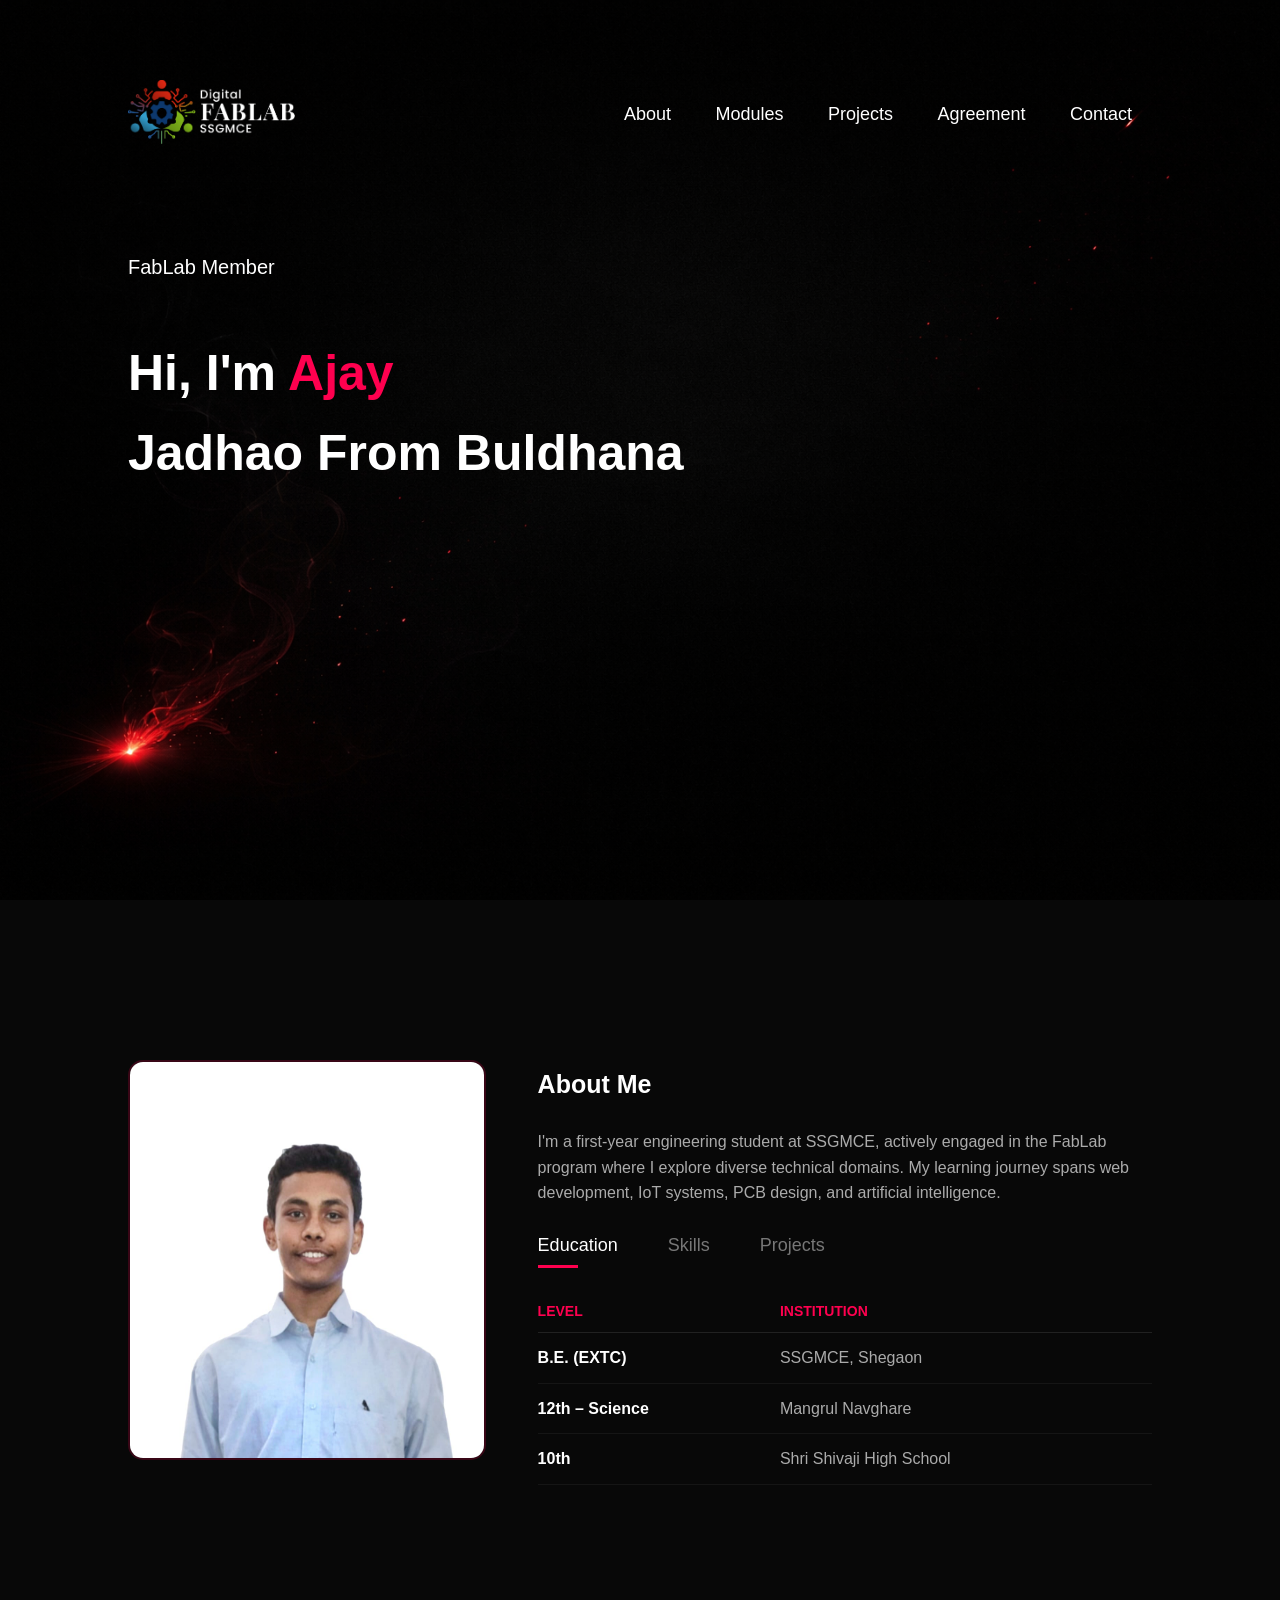
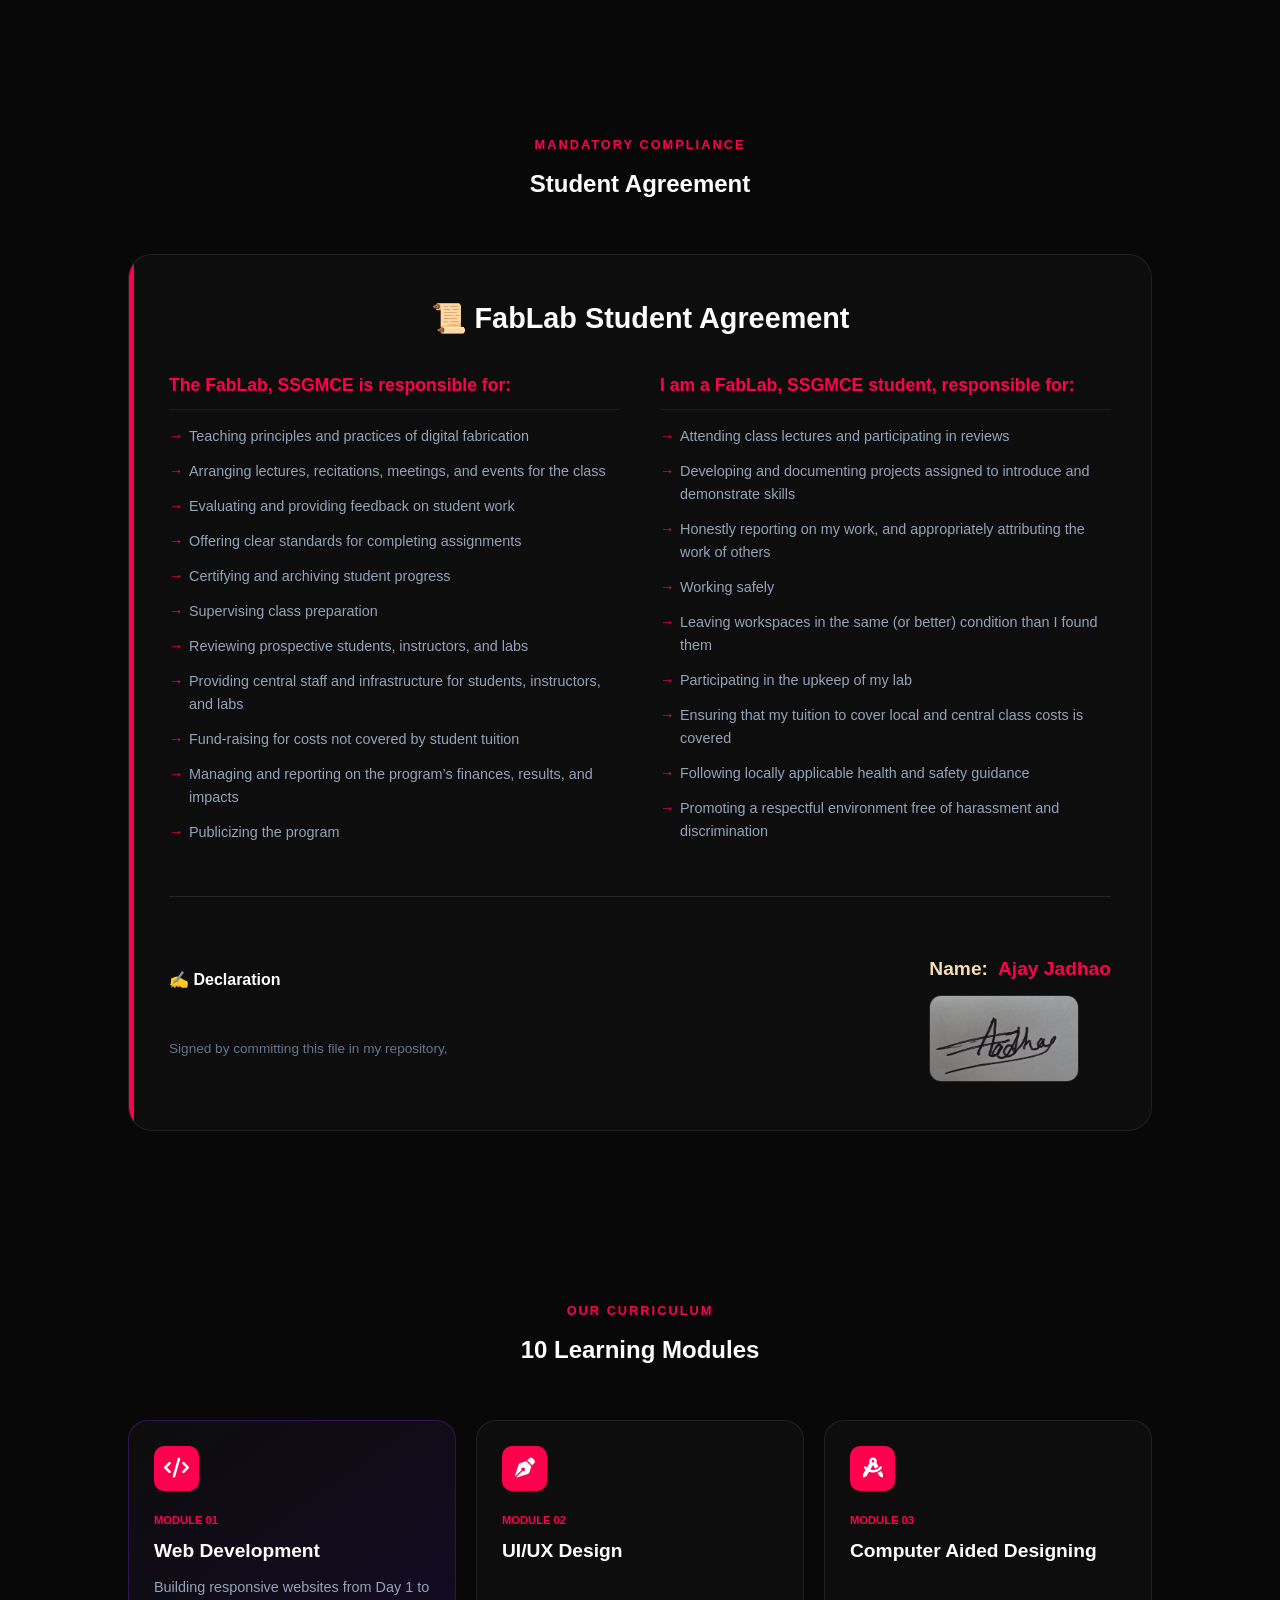
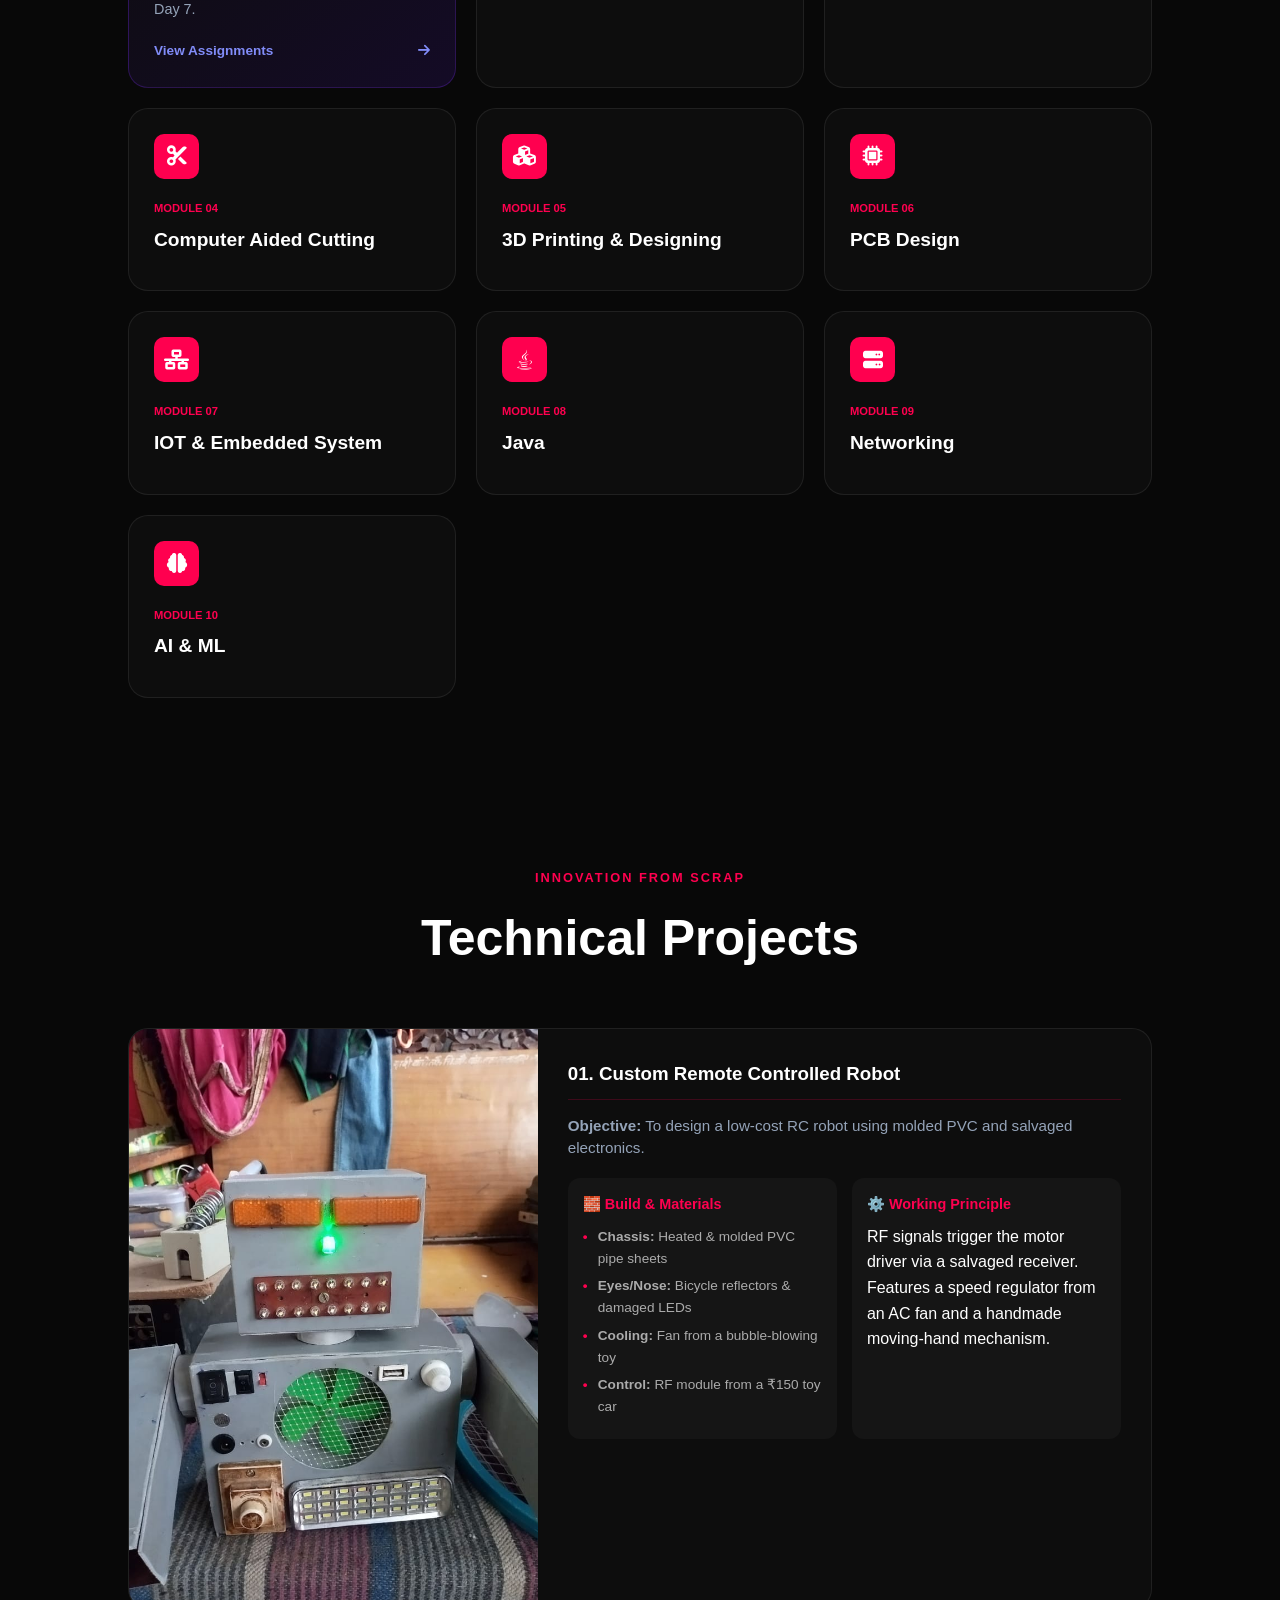
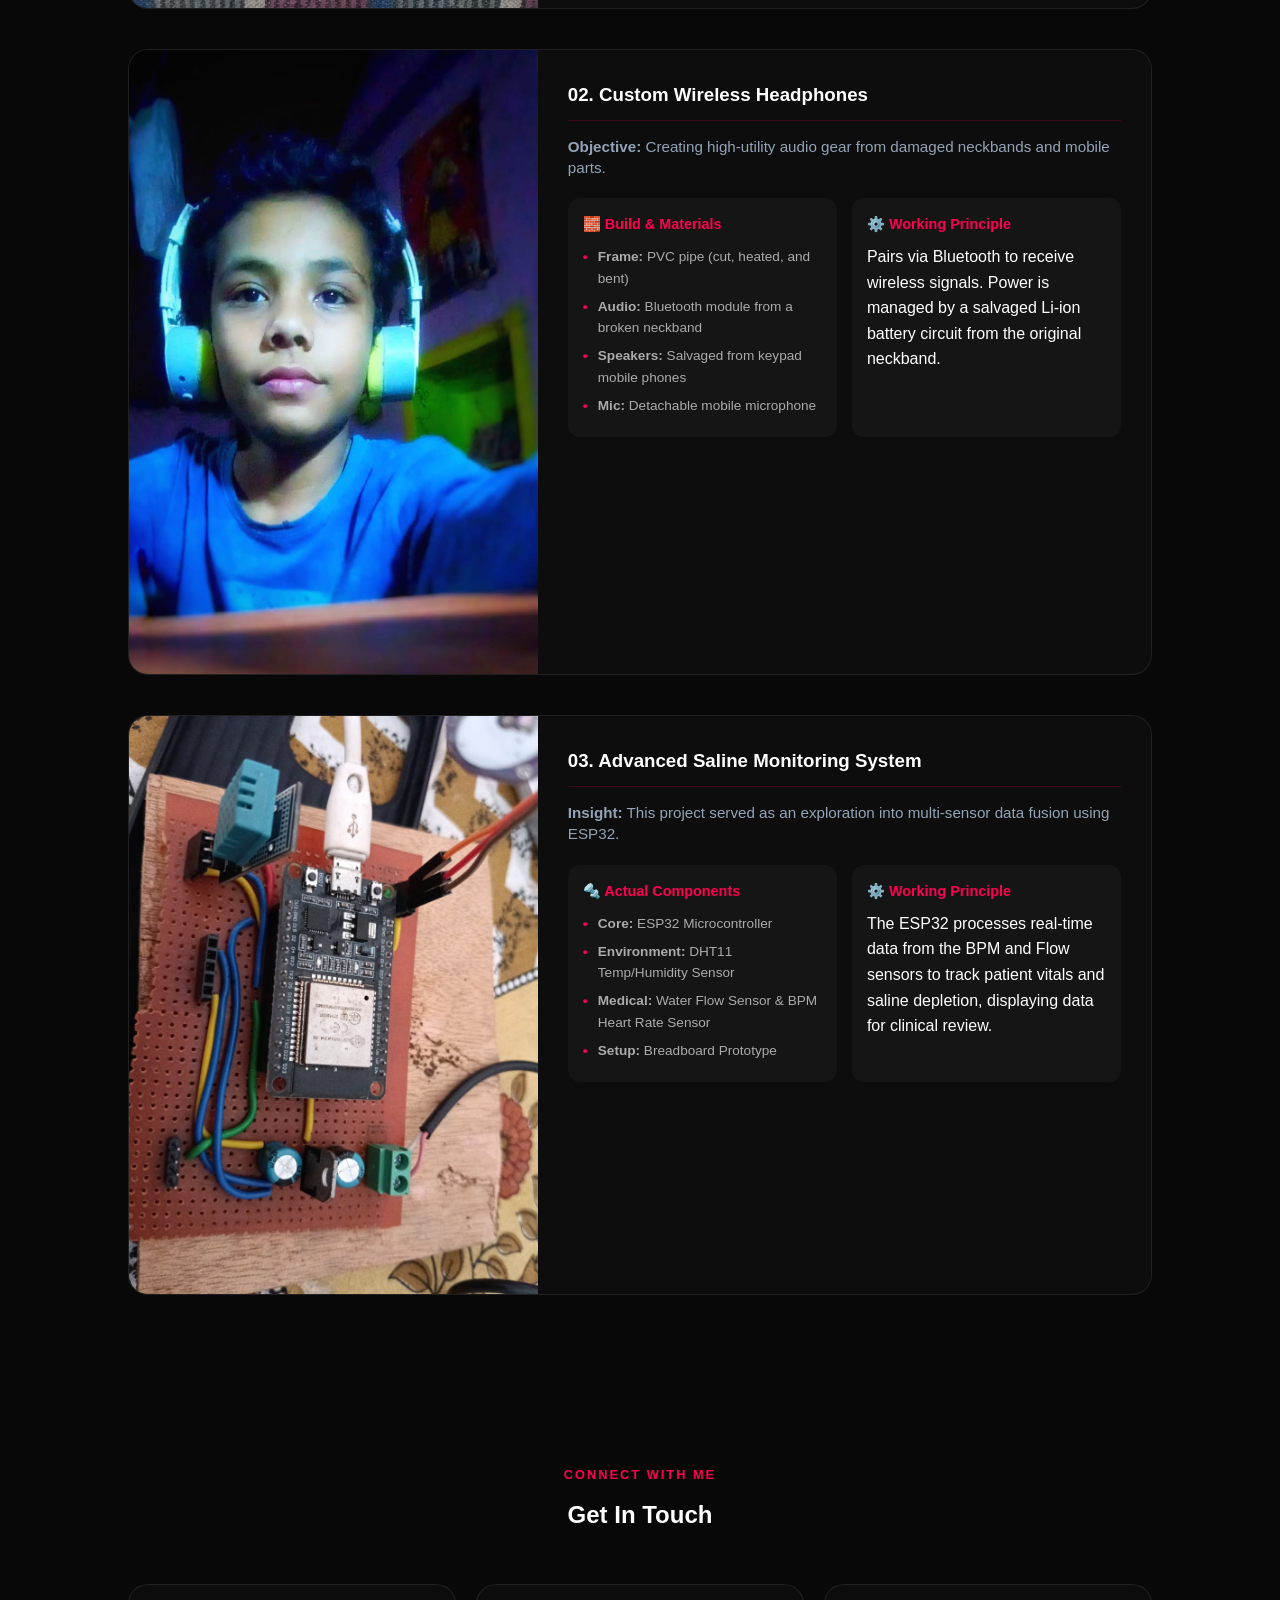
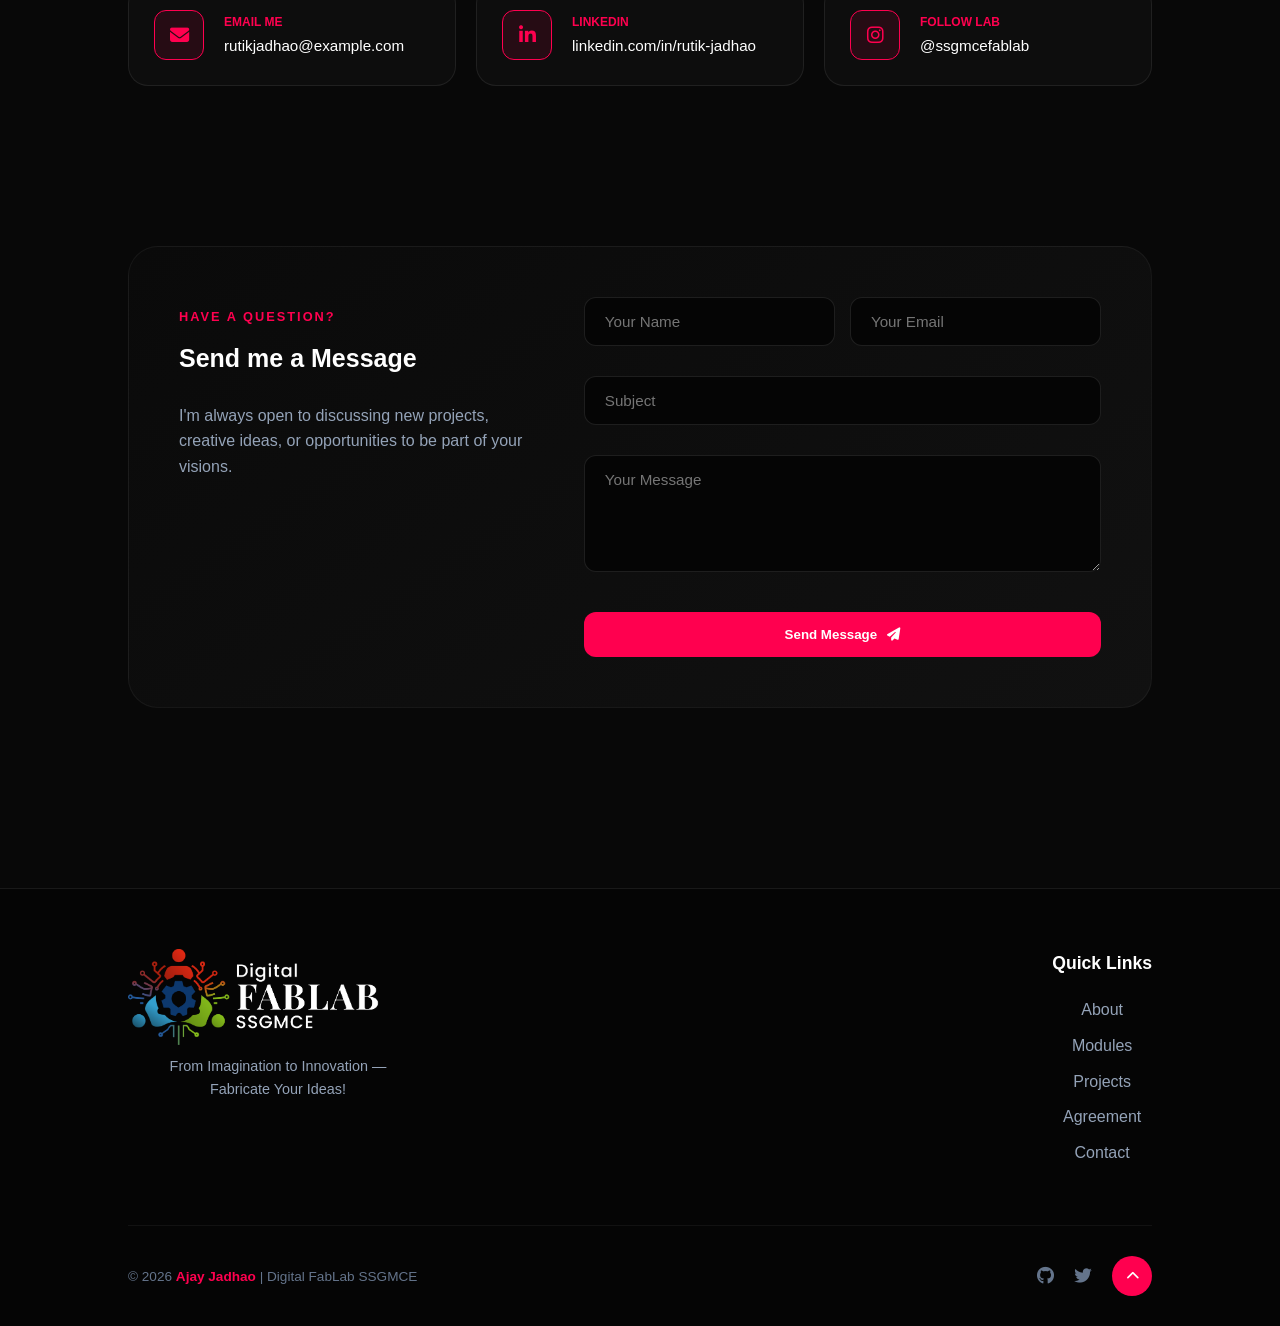
==== index.html @ 3d4aa709 "Add files via upload" ====
<!DOCTYPE html>
<html lang="en">
<head>
    <meta charset="UTF-8">
    <meta name="viewport" content="width=device-width, initial-scale=1.0">
    <title>My portfolio</title>
    <link rel="stylesheet" href="style.css">
    <link rel="stylesheet" href="https://cdnjs.cloudflare.com/ajax/libs/font-awesome/6.4.2/css/all.min.css">
    <link rel="stylesheet" href="script.js">
    <form id="portfolio-form" class="contact-form">
   </form>
    
</head>




<div id="header">
    <div class="container">
        <nav>
            <img src="images/logo.png.png" class="logo">
            <ul>
                <li><a href="#about">About</a></li>
                <li><a href="#modules">Modules</a></li>
                <li><a href="#projects">Projects</a></li>
                <li><a href="#agreement">Agreement</a></li>
                <li><a href="#contact">Contact</a></li>
            </ul>
        </nav>
        <div class="header-text">
            <p>FabLab Member</p>
            <h1>Hi, I'm <span>Ajay</span> <br> Jadhao From Buldhana</h1>
        </div>
    </div>
</div>
<!-- ---------about--------- -->
<section id="about">
    <div class="container">
        <div class="row">
            <div class="about-col-1">
                <img src="images/ajay.png.jpeg" alt="Ajay Jadhao" class="profile-img">
            </div>

            <div class="about-col-2">
                <h1 class="sub-title">About Me</h1>
                <p class="description">
                    I'm a first-year engineering student at SSGMCE, actively engaged in the FabLab program where I explore diverse technical domains. My learning journey spans web development, IoT systems, PCB design, and artificial intelligence.
                </p>

                <div class="tab-titles">
                    <p class="tab-links active-link" onclick="opentab('education')">Education</p>
                    <p class="tab-links" onclick="opentab('skills')">Skills</p>
                    <p class="tab-links" onclick="opentab('projects-builds')">Projects</p>
                </div>

                <div class="tab-contents active-tab" id="education">
                    <table class="about-table">
                        <thead>
                            <tr><th>Level</th><th>Institution</th></tr>
                        </thead>
                        <tbody>
                            <tr><td><span>B.E. (EXTC)</span></td><td>SSGMCE, Shegaon</td></tr>
                            <tr><td><span>12th – Science</span></td><td>Mangrul Navghare</td></tr>
                            <tr><td><span>10th</span></td><td>Shri Shivaji High School</td></tr>
                        </tbody>
                    </table>
                </div>

                <div class="tab-contents" id="skills">
                    <table class="about-table">
                        <thead>
                            <tr><th>Category</th><th>Skills & Tools</th></tr>
                        </thead>
                        <tbody>
                            <tr><td><span>Technical</span></td><td>HTML, CSS, JavaScript</td></tr>
                            <tr><td><span>Design</span></td><td>Figma, Canva (UI & Graphics)</td></tr>
                            <tr><td><span>Tools</span></td><td>VS Code, Arduino IDE</td></tr>
                            <tr><td><span>Core</span></td><td>Problem Solving, Hands-on Building</td></tr>
                        </tbody>
                    </table>
                </div>

                <div class="tab-contents" id="projects-builds">
                    <table class="about-table">
                        <thead>
                            <tr><th>Project</th><th>Details</th></tr>
                        </thead>
                        <tbody>
                            <tr><td><span>Saline Monitoring</span></td><td>IoT System - SSGMCE, Shegaon</td></tr>
                            <tr><td><span>RC Robot</span></td><td>Handmade PVC chassis - 100% DIY</td></tr>
                            <tr><td><span>Wireless Headphones</span></td><td>Reused components - Custom Frame</td></tr>
                            <tr><td><span>Portfolio</span></td><td>Web Dev (HTML, CSS, JS)</td></tr>
                        </tbody>
                    </table>
                </div>
            </div> </div> </div> </section>
<!-- --------agreement---------  -->
<section id="agreement" class="container">
    <div class="section-header">
        <p class="tag-text">MANDATORY COMPLIANCE</p>
        <h2>Student Agreement</h2>
    </div>

    <div class="agreement-card">
        <div class="agreement-body">
            <h3 class="agreement-title">📜 FabLab Student Agreement</h3>
            
            <div class="agreement-grid">
                <div class="agreement-column">
                    <h4>The FabLab, SSGMCE is responsible for:</h4>
                    <ul>
                        <li>Teaching principles and practices of digital fabrication</li>
                        <li>Arranging lectures, recitations, meetings, and events for the class</li>
                        <li>Evaluating and providing feedback on student work</li>
                        <li>Offering clear standards for completing assignments</li>
                        <li>Certifying and archiving student progress</li>
                        <li>Supervising class preparation</li>
                        <li>Reviewing prospective students, instructors, and labs</li>
                        <li>Providing central staff and infrastructure for students, instructors, and labs</li>
                        <li>Fund-raising for costs not covered by student tuition</li>
                        <li>Managing and reporting on the program’s finances, results, and impacts</li>
                        <li>Publicizing the program</li>
                    </ul>
                </div>

                <div class="agreement-column">
                    <h4>I am a FabLab, SSGMCE student, responsible for:</h4>
                    <ul>
                        <li>Attending class lectures and participating in reviews</li>
                        <li>Developing and documenting projects assigned to introduce and demonstrate skills</li>
                        <li>Honestly reporting on my work, and appropriately attributing the work of others</li>
                        <li>Working safely</li>
                        <li>Leaving workspaces in the same (or better) condition than I found them</li>
                        <li>Participating in the upkeep of my lab</li>
                        <li>Ensuring that my tuition to cover local and central class costs is covered</li>
                        <li>Following locally applicable health and safety guidance</li>
                        <li>Promoting a respectful environment free of harassment and discrimination</li>
                    </ul>
                </div>
            </div>

            <div class="agreement-footer">
                <div class="declaration">
                    <h4>✍️ Declaration</h4>
                    <p>Signed by committing this file in my repository,</p>
                </div>
                <div class="signature-box">
                    <p>Name:<span>Ajay Jadhao</span></p>
                    <img src="images/sign.png.jpg" class="sign">
                </div>
            </div>
        </div>
    </div>
</section>
<!-- ----------modules--------- -->
 <section id="modules" class="container">
    <div class="section-header">
        <p class="tag-text">OUR CURRICULUM</p>
        <h2>10 Learning Modules</h2>
    </div>

    <div class="modules-grid">
        <a href="web-dev-details.html" class="module-card featured">
            <div class="module-content">
                <div class="icon-box"><i class="fas fa-code"></i></div>
                <div class="module-text">
                    <span class="mod-number">Module 01</span>
                    <h3>Web Development</h3>
                    <p>Building responsive websites from Day 1 to Day 7.</p>
                </div>
            </div>
            <div class="card-footer">
                <span>View Assignments</span>
                <i class="fas fa-arrow-right"></i>
            </div>
        </a>

        <div class="module-card">
            <div class="module-content">
                <div class="icon-box"><i class="fas fa-pen-nib"></i></div>
                <div class="module-text">
                    <span class="mod-number">Module 02</span>
                    <h3>UI/UX Design</h3>
                </div>
            </div>
        </div>

        <div class="module-card">
            <div class="module-content">
                <div class="icon-box"><i class="fas fa-drafting-compass"></i></div>
                <div class="module-text">
                    <span class="mod-number">Module 03</span>
                    <h3>Computer Aided Designing</h3>
                </div>
            </div>
        </div>

        <div class="module-card">
            <div class="module-content">
                <div class="icon-box"><i class="fas fa-cut"></i></div>
                <div class="module-text">
                    <span class="mod-number">Module 04</span>
                    <h3>Computer Aided Cutting</h3>
                </div>
            </div>
        </div>

        <div class="module-card">
            <div class="module-content">
                <div class="icon-box"><i class="fas fa-cubes"></i></div>
                <div class="module-text">
                    <span class="mod-number">Module 05</span>
                    <h3>3D Printing & Designing</h3>
                </div>
            </div>
        </div>

        <div class="module-card">
            <div class="module-content">
                <div class="icon-box"><i class="fas fa-microchip"></i></div>
                <div class="module-text">
                    <span class="mod-number">Module 06</span>
                    <h3>PCB Design</h3>
                </div>
            </div>
        </div>

        <div class="module-card">
            <div class="module-content">
                <div class="icon-box"><i class="fas fa-network-wired"></i></div>
                <div class="module-text">
                    <span class="mod-number">Module 07</span>
                    <h3>IOT & Embedded System</h3>
                </div>
            </div>
        </div>

        <div class="module-card">
            <div class="module-content">
                <div class="icon-box"><i class="fab fa-java"></i></div>
                <div class="module-text">
                    <span class="mod-number">Module 08</span>
                    <h3>Java</h3>
                </div>
            </div>
        </div>

        <div class="module-card">
            <div class="module-content">
                <div class="icon-box"><i class="fas fa-server"></i></div>
                <div class="module-text">
                    <span class="mod-number">Module 09</span>
                    <h3>Networking</h3>
                </div>
            </div>
        </div>

        <div class="module-card">
            <div class="module-content">
                <div class="icon-box"><i class="fas fa-brain"></i></div>
                <div class="module-text">
                    <span class="mod-number">Module 10</span>
                    <h3>AI & ML</h3>
                </div>
            </div>
        </div>
    </div>
</section>
<!-- -----------projects------------ -->
 <section id="projects" class="container">
    <div class="section-header">
        <p class="tag-text">INNOVATION FROM SCRAP</p>
        <h2 class="headline">Technical Projects</h2>
    </div>

    <div class="projects-list">
        
        <div class="project-detail-card">
            <div class="project-img-side">
                <img src="images/project01.jpeg" alt="DIY RC Robot" onclick="openModal(this)">
                <div class="project-status">100% DIY</div>
            </div>
            <div class="project-info-side">
                <h3>01. Custom Remote Controlled Robot</h3>
                <p class="project-objective"><strong>Objective:</strong> To design a low-cost RC robot using molded PVC and salvaged electronics.</p>
                
                <div class="project-specs">
                    <div class="spec-box">
                        <h4 class="headline2"><span>🧱 Build & Materials</span></h4>
                        <ul>
                            <li><strong>Chassis:</strong> Heated & molded PVC pipe sheets</li>
                            <li><strong>Eyes/Nose:</strong> Bicycle reflectors & damaged LEDs</li>
                            <li><strong>Cooling:</strong> Fan from a bubble-blowing toy</li>
                            <li><strong>Control:</strong> RF module from a ₹150 toy car</li>
                        </ul>
                    </div>
                    <div class="spec-box">
                        <h4>⚙️ Working Principle</h4>
                        <p>RF signals trigger the motor driver via a salvaged receiver. Features a speed regulator from an AC fan and a handmade moving-hand mechanism.</p>
                    </div>
                </div>
            </div>
        </div>

        <div class="project-detail-card">
            <div class="project-img-side">
                <img src="images/project02.jpeg" alt="Wireless Headphones" onclick="openModal(this)">
                <div class="project-status">Recycled</div>
            </div>
            <div class="project-info-side">
                <h3>02. Custom Wireless Headphones</h3>
                <p class="project-objective"><strong>Objective:</strong> Creating high-utility audio gear from damaged neckbands and mobile parts.</p>
                
                <div class="project-specs">
                    <div class="spec-box">
                        <h4>🧱 Build & Materials</h4>
                        <ul>
                            <li><strong>Frame:</strong> PVC pipe (cut, heated, and bent)</li>
                            <li><strong>Audio:</strong> Bluetooth module from a broken neckband</li>
                            <li><strong>Speakers:</strong> Salvaged from keypad mobile phones</li>
                            <li><strong>Mic:</strong> Detachable mobile microphone</li>
                        </ul>
                    </div>
                    <div class="spec-box">
                        <h4>⚙️ Working Principle</h4>
                        <p>Pairs via Bluetooth to receive wireless signals. Power is managed by a salvaged Li-ion battery circuit from the original neckband.</p>
                    </div>
                </div>
            </div>
        </div>

        <div class="project-detail-card">
            <div class="project-img-side">
                <img src="images/project03.jpeg" alt="Saline System" onclick="openModal(this)">
                <div class="project-status">Exploratory</div>
            </div>
            <div class="project-info-side">
                <h3>03. Advanced Saline Monitoring System</h3>
                <p class="project-objective"><strong>Insight:</strong> This project served as an exploration into multi-sensor data fusion using ESP32.</p>
                
                <div class="project-specs">
                    <div class="spec-box">
                        <h4>🔩 Actual Components</h4>
                        <ul>
                            <li><strong>Core:</strong> ESP32 Microcontroller</li>
                            <li><strong>Environment:</strong> DHT11 Temp/Humidity Sensor</li>
                            <li><strong>Medical:</strong> Water Flow Sensor & BPM Heart Rate Sensor</li>
                            <li><strong>Setup:</strong> Breadboard Prototype</li>
                        </ul>
                    </div>
                    <div class="spec-box">
                        <h4>⚙️ Working Principle</h4>
                        <p>The ESP32 processes real-time data from the BPM and Flow sensors to track patient vitals and saline depletion, displaying data for clinical review.</p>
                    </div>
                </div>
            </div>
        </div>

    </div>
</section>
<!-- ---------contacts--------- -->
<section id="contact" class="container">
    <div class="section-header">
        <p class="tag-text">CONNECT WITH ME</p>
        <h2>Get In Touch</h2>
    </div>

    <div class="contact-grid">
        <a href="mailto:rutikjadhao@example.com" class="contact-card">
            <div class="contact-icon">
                <i class="fas fa-envelope"></i>
            </div>
            <div class="contact-info">
                <span>Email Me</span>
                <p>rutikjadhao@example.com</p>
            </div>
        </a>

        <a href="https://linkedin.com/in/rutik-jadhao" target="_blank" class="contact-card">
            <div class="contact-icon">
                <i class="fab fa-linkedin-in"></i>
            </div>
            <div class="contact-info">
                <span>LinkedIn</span>
                <p>linkedin.com/in/rutik-jadhao</p>
            </div>
        </a>

        <a href="https://instagram.com/ssgmcefablab" target="_blank" class="contact-card">
            <div class="contact-icon">
                <i class="fab fa-instagram"></i>
            </div>
            <div class="contact-info">
                <span>Follow Lab</span>
                <p>@ssgmcefablab</p>
            </div>
        </a>
    </div>
</section>
<section id="message-me" class="container">
    <div class="message-wrapper">
        <div class="message-text">
            <p class="tag-text">HAVE A QUESTION?</p>
            <h2 class="sub-title">Send me a Message</h2>
            <p style="color: #94a3b8; margin-top: 10px;">
                I'm always open to discussing new projects, creative ideas, or opportunities to be part of your visions.
            </p>
        </div>

 <form id="portfolio-form" class="contact-form">
    <div class="input-group">
        <input type="text" name="Name" placeholder="Your Name" required>
        <input type="email" name="Email" placeholder="Your Email" required>
    </div>
    <input type="text" name="Subject" placeholder="Subject">
    <textarea name="Message" rows="5" placeholder="Your Message" required></textarea>
    
    <button type="submit" class="send-btn" id="submit-btn">
        Send Message <i class="fas fa-paper-plane"></i>
    </button>
</form>
    </div>
</section>


<footer class="main-footer">
    <div class="footer-top">
        <div class="footer-brand">
            <img src="images/logo.png.png" alt="FabLab Logo" class="footer-logo">
            <p class="footerlogotitle">From Imagination to Innovation — Fabricate Your Ideas!</p>
        </div>
        <div class="footer-nav">
            <h4>Quick Links</h4>
            <ul>
                <li><a href="#about">About</a></li>
                <li><a href="#modules">Modules</a></li>
                <li><a href="#projects">Projects</a></li>
                <li><a href="#agreement">Agreement</a></li>
                <li><a href="#contact">Contact</a></li>
            </ul>
        </div>
    </div>
    
    <div class="footer-bottom">
        <p>&copy; 2026 <span>Ajay Jadhao</span> | Digital FabLab SSGMCE</p>
        <div class="footer-socials">
            <a href="#"><i class="fab fa-github"></i></a>
            <a href="#"><i class="fab fa-twitter"></i></a>
            <button onclick="window.scrollTo(0,0)" class="scroll-top">
                <i class="fas fa-chevron-up"></i>
            </button>
        </div>
    </div>
</footer>


<script>
lucide.createIcons();
const scriptURL = 'https://script.google.com/macros/s/AKfycbzZsYu5cRPJ5Fv5NQInDlhk_sx3_Ug12ZGAMmS9vQlrSEWXu_9Qpma8ffISuQ2BltKdDA/exec';
const form = document.getElementById('portfolio-form');
const btn = document.getElementById('submit-btn');

form.addEventListener('submit', e => {
  // THIS IS THE MOST IMPORTANT LINE - it stops the page from refreshing/jumping
  e.preventDefault(); 
  
  btn.disabled = true;
  btn.innerHTML = "Sending...";

  fetch(scriptURL, { method: 'POST', body: new FormData(form)})
    .then(response => {
        btn.innerHTML = "Message Sent! ✓";
        btn.style.backgroundColor = "#28a745"; // Success Green
        form.reset(); // Clears your message box
        
        setTimeout(() => {
            btn.innerHTML = 'Send Message <i class="fas fa-paper-plane"></i>';
            btn.style.backgroundColor = "#ff004f"; // Back to pink
            btn.disabled = false;
        }, 3000);
    })
    .catch(error => {
        console.error('Error!', error.message);
        btn.innerHTML = "Try Again";
        btn.disabled = false;
    });
});
</script>
<script>
    function opentab(tabname) {
    var tablinks = document.getElementsByClassName("tab-links");
    var tabcontents = document.getElementsByClassName("tab-contents");

    // Remove active class from all buttons
    for (tablink of tablinks) {
        tablink.classList.remove("active-link");
    }
    // Hide all tab content
    for (tabcontent of tabcontents) {
        tabcontent.classList.remove("active-tab");
    }

    // Add active class to clicked button and show relevant tab
    event.currentTarget.classList.add("active-link");
    document.getElementById(tabname).classList.add("active-tab");
}
</script>
<body>
    
</body>
</html>
---- style.css ----
*{
    margin: 0;
    padding: 0;
    font-family: 'Poppins',sans-serif;
    box-sizing: border-box;
}
body{
    background: #080808;
    color: #fff;
}
#header{
    width: 100%;
    height: 100vh;
    background-image: url(images/bg.png);
    background-size: cover;
    background-position: center;
}
.container{
    padding: 10px 10%; ;    
}

nav{
    display: flex;
    align-items: center;
    justify-content: space-between;
    flex-wrap: wrap;
}
.logo{
    width: 200px;
}

nav ul li{
    display: inline-block;
    list-style: none;
    margin: 10px 20px;

}
nav ul li a{
    color: #fff;
    text-decoration: none;
    font-size: 18px;
    position: relative;
}
nav ul li a::after{
    content: '';
    width: 0;
    height: 3px;
    background: #ff004f;
    position: absolute;
    left: 0;
    bottom: -6px;
    transition: 0.5s;
}
nav ul li a:hover::after{
    width: 100%;
}
.header-text{
    margin-top: 10%;
    font-size: 20px;
}
.header-text h1{
    margin-top: 50px;
    font-size: 50px;
}
.header-text h1 span{
    color: #ff004f;
}
/* ----------about---------------- */

#about {
    padding: 80px 0;
    color: #ababab;
    transition: smooth 0.3s;
}

.row {
    display: flex;
    justify-content: space-between;
    flex-wrap: wrap;
    align-items: flex-start;
}

.about-col-1 {
    flex-basis: 35%;
}

.about-col-1 img {
    width: 100%;
    border-radius: 15px;
    border: 2px solid rgba(255, 0, 79, 0.2);
    height: 400px;
    transition: smooth 0.3s;
}

.about-col-2 {
    flex-basis: 60%;
}

.sub-title {
    font-size: 80px;
    font-weight: 600;
    color: #fff;
    margin-bottom: 15px;
}

.description {
    margin-bottom: 25px;
    line-height: 1.6;
}

/* Tab Navigation Buttons */
.tab-titles {
    display: flex;
    margin: 20px 0 30px;
}

.tab-links {
    margin-right: 50px;
    font-size: 18px;
    font-weight: 500;
    cursor: pointer;
    position: relative;
    color: #777;
    transition: 0.3s;
}

.tab-links:hover {
    color: #ff004f;
    text-decoration: none; 
   }

.tab-links::after {
    content: '';
    width: 0;
    height: 3px;
    background: #ff004f;
    position: absolute;
    left: 0;
    bottom: -8px;
    transition: 0.5s;
}

.tab-links.active-link {
    color: #fff;
}

.tab-links.active-link::after {
    width: 50%;
}

/* Table Styling */
.about-table {
    width: 100%;
    border-collapse: collapse;
    margin-top: 10px;
}

.about-table th {
    text-align: left;
    color: #ff004f;
    padding: 10px 0;
    font-size: 14px;
    text-transform: uppercase;
    border-bottom: 1px solid rgba(255, 255, 255, 0.1);
}

.about-table td {
    padding: 12px 0;
    border-bottom: 1px solid rgba(255, 255, 255, 0.05);
}

.about-table td span {
    color: #fff;
    font-weight: 600;
}

/* Hide inactive tabs */
.tab-contents {
    display: none;
}

.tab-contents.active-tab {
    display: block;
    animation: fadeIn 0.4s ease-in;
}

@keyframes fadeIn {
    from { opacity: 0; transform: translateY(5px); }
    to { opacity: 1; transform: translateY(0); }
}

/* ----------module----------------  */
.img1{
    size-adjust:100%;
    mask-size: cover;
   
}
.screenshot-container {
    margin: 20px 0;
    border-radius: 12px;
    overflow: hidden;
    border: 1px solid rgba(255, 255, 255, 0.1);
    background: #111;
    transition: 0.3s;
}

.assignment-ss {
    width: 100%;
    display: block;
    cursor: zoom-in;
    transition: transform 0.5s ease;
}

.screenshot-container:hover {
    border-color: #ff004f;
    box-shadow: 0 0 20px rgba(255, 0, 79, 0.1);
}

.screenshot-container:hover .assignment-ss {
    transform: scale(1.02);
}
.timeline {
    display: flex;
    flex-direction: column;
    gap: 40px;
    margin-top: 50px;
}

.day-card {
    background: #0d0d0d;
    border: 1px solid rgba(255, 255, 255, 0.08);
    border-radius: 20px;
    padding: 40px;
    transition: 0.3s;
}

.day-num {
    color: #ff004f;
    font-weight: 800;
    font-size: 0.9rem;
    display: block;
    margin-bottom: 5px;
}

.day-desc {
    color: #94a3b8;
    margin: 15px 0;
}

.ss-box {
    width: 100%;
    height: auto;
    min-height: 200px;
    background: #151515;
    border: 2px dashed #333;
    border-radius: 12px;
    margin: 20px 0;
    overflow: hidden;
    position: relative;
    cursor: pointer;
}

.ss-box img {
    width: 100%;
    display: block;
}

.ss-overlay {
    position: absolute;
    top: 0; left: 0; width: 100%; height: 100%;
    background: rgba(255, 0, 79, 0.2);
    display: flex;
    align-items: center;
    justify-content: center;
    opacity: 0;
    transition: 0.3s;
}

.ss-box:hover .ss-overlay { opacity: 1; }

.topics {
    display: flex;
    flex-wrap: wrap;
    gap: 10px;
}

.topic-tag {
    background: rgba(255, 0, 79, 0.1);
    color: #ff004f;
    padding: 5px 12px;
    border-radius: 6px;
    font-size: 0.75rem;
    font-family: monospace;
    border: 1px solid rgba(255, 0, 79, 0.2);
}

.ss-caption {
    background: #0d0d0d;
    padding: 10px;
    font-size: 0.8rem;
    color: #94a3b8;
    text-align: center;
    border-top: 1px solid rgba(255, 255, 255, 0.05);
}

.btn-code {
    display: inline-flex;
    align-items: center;
    gap: 8px;
    color: #ff004f;
    text-decoration: none;
    font-size: 0.9rem;
    font-weight: 600;
}
.container {
    padding: 80px 10%;
    max-width: 1300px;
    margin: 0 auto;
}

.section-header {
    text-align: center;
    margin-bottom: 50px;
}

.tag-text {
        color: #ababab;
        font-size: 60px;
        margin-top: -58px;
}
.sub-text{
    color: #94a3b8;
    font-size: 18px;
    margin-top: 10px;
}

/* Modules Grid */
.modules-grid {
    display: grid;
    grid-template-columns: repeat(auto-fill, minmax(280px, 1fr));
    gap: 20px;
}

/* Base Card Style */
.module-card {
    background: #0d0d0d;
    border: 1px solid rgba(255, 255, 255, 0.08);
    border-radius: 20px;
    padding: 25px;
    text-decoration: none;
    color: white;
    display: flex;
    flex-direction: column;
    justify-content: space-between;
    transition: all 0.4s cubic-bezier(0.175, 0.885, 0.32, 1.275);
}

/* Hover Effects */
.module-card:hover {
    background: #121212;
    border-color: #f5276891;
    transform: translateY(-8px);
    box-shadow: 0 10px 30px rgba(109, 40, 217, 0.15);
}

/* Featured Module (Web Dev) */
.module-card.featured {
    border: 1px solid rgba(109, 40, 217, 0.3);
    background: linear-gradient(145deg, #0d0d0d, #140b26);
}

.icon-box {
    width: 45px;
    height: 45px;
    background: #f5276891;
    border-radius: 12px;
    display: flex;
    align-items: center;
    justify-content: center;
    margin-bottom: 20px;
}

.mod-number {
    font-size: 0.7rem;
    color: #ff004f;
    font-weight: 800;
    text-transform: uppercase;
    font-family: poppins, sans-serif;
}

.module-text h3 {
    margin: 5px 0 10px 0;
    font-size: 1.2rem;
}

.module-text p {
    color: #94a3b8;
    font-size: 0.9rem;
    line-height: 1.5;
}

/* Card Footer for Links */
.card-footer {
    margin-top: 20px;
    display: flex;
    justify-content: space-between;
    align-items: center;
    font-size: 0.85rem;
    font-weight: 600;
    color: #818cf8;
}
/* --- AGREEMENT SECTION STYLES --- */
.agreement-card {
    background: #0d0d0d;
    border: 1px solid rgba(255, 255, 255, 0.08);
    border-radius: 24px;
    padding: 40px;
    position: relative;
    overflow: hidden;
}

/* Pink left-border accent */
.agreement-card::before {
    content: '';
    position: absolute;
    left: 0;
    top: 0;
    width: 5px;
    height: 100%;
    background: #ff004f;
}

.agreement-title {
    font-size: 1.8rem;
    margin-bottom: 30px;
    text-align: center;
    color: white;
}

.agreement-grid {
    display: grid;
    grid-template-columns: 1fr 1fr;
    gap: 40px;
}

.agreement-column h4 {
    color: #ff004f;
    margin-bottom: 15px;
    font-size: 1.1rem;
    border-bottom: 1px solid rgba(255, 0, 79, 0.2);
    padding-bottom: 10px;
}

.agreement-column ul {
    list-style: none;
    padding: 0;
}

.agreement-column li {
    color: #94a3b8;
    font-size: 0.9rem;
    margin-bottom: 12px;
    padding-left: 20px;
    position: relative;
}

/* Custom Bullet Points */
.agreement-column li::before {
    content: "→";
    position: absolute;
    left: 0;
    color: #ff004f;
    font-weight: bold;
}

.agreement-footer {
    margin-top: 40px;
    padding-top: 30px;
    border-top: 1px solid rgba(255, 255, 255, 0.1);
    display: flex;
    justify-content: space-between;
    align-items: flex-end;
}

.declaration h4 {
    margin-bottom: 5px;
    padding: 40px 0;
}

.declaration p {
    color: #64748b;
    font-size: 0.85rem;
    padding-bottom: 30px;
}


.signature-box p {
    font-size: 1.2rem;
    font-weight: 600;
    text-decoration: none;
    color: wheat;
}

.signature-box span {
    color: #ff004f;
    
    padding-bottom: 2px;
    margin-left: 10px;
    text-decoration: none;
}
.sign{
    width: 150px;
    margin-top: 10px;
    border: 1px solid rgba(255, 255, 255, 0.1);
    border-radius: 12px;
}

/* Responsive for Mobile */
@media (max-width: 768px) {
    .agreement-grid {
        grid-template-columns: 1fr;
    }
    .agreement-footer {
        flex-direction: column;
        align-items: flex-start;
        gap: 20px;
    }
}
/* ---------projects---------------- */
/* Project Specific Tweaks */
.project-objective {
    font-size: 0.95rem;
    color: #94a3b8;
    margin-bottom: 20px;
    line-height: 1.4;
}
.headline{
    font-size: 50px;
}

.spec-box ul {
    list-style: none;
    padding: 0;
    margin-top: 10px;
}

.spec-box li {
    font-size: 0.85rem;
    color: #ababab;
    margin-bottom: 6px;
    padding-left: 15px;
    position: relative;
}

.spec-box li::before {
    content: "•";
    color: #ff004f;
    position: absolute;
    left: 0;
    font-weight: bold;
}

.project-detail-card h3 {
    border-bottom: 1px solid rgba(255, 0, 79, 0.2);
    padding-bottom: 10px;
    margin-bottom: 15px;
}
/* --- GLOBAL STYLES --- */
* {
    margin: 0;
    padding: 0;
    box-sizing: border-box;
    font-family: 'Poppins', sans-serif;
}

html {
    scroll-behavior: smooth;
}

body {
    background: #080808;
    color: #fff;
    line-height: 1.6;
}

.container {
    padding: 80px 10%;
    max-width: 1300px;
    margin: 0 auto;
}

/* --- COLOR VARIABLES --- */
:root {
    --accent: #ff004f;
    --text-dim: #94a3b8;
    --card-bg: #0d0d0d;
}


/* --- MODULES GRID --- */
.section-header { text-align: center; margin-bottom: 50px; }
.tag-text { color: var(--accent); font-weight: 700; letter-spacing: 2px; font-size: 0.8rem; margin-bottom: 10px; text-transform: uppercase; }

.modules-grid {
    display: grid;
    grid-template-columns: repeat(auto-fill, minmax(280px, 1fr));
    gap: 20px;
}

.module-card {
    background: var(--card-bg);
    border: 1px solid rgba(255, 255, 255, 0.08);
    border-radius: 20px;
    padding: 25px;
    text-decoration: none;
    transition: 0.3s;
}

.module-card:hover { border-color: var(--accent); transform: translateY(-5px); }

.icon-box {
    width: 45px; height: 45px;
    background: var(--accent);
    border-radius: 10px;
    display: flex; align-items: center; justify-content: center;
    margin-bottom: 15px;
}

.icon-box i { color: #fff; font-size: 20px; }

/* --- PROJECT CARDS --- */
.projects-list { display: flex; flex-direction: column; gap: 40px; }
.project-detail-card {
    display: grid;
    grid-template-columns: 1fr 1.5fr;
    background: var(--card-bg);
    border-radius: 20px;
    border: 1px solid rgba(255, 255, 255, 0.08);
    overflow: hidden;
}

.project-img-side img { width: 100%; height: 100%; object-fit: cover; }
.project-info-side { padding: 30px; }
.project-specs { display: grid; grid-template-columns: 1fr 1fr; gap: 15px; margin-top: 20px; }
.spec-box { background: rgba(255,255,255,0.03); padding: 15px; border-radius: 12px; }
.spec-box h4 { color: var(--accent); margin-bottom: 8px; font-size: 0.9rem; }
.spec-box ul { list-style: none; font-size: 0.85rem; color: #ababab; }
.spec-box li::before { content: "• "; color: var(--accent); }

/* --- CONTACT & FOOTER --- */
.contact-form input, .contact-form textarea {
    width: 100%; background: #111; border: 1px solid #333; padding: 15px; color: #fff; border-radius: 10px; margin-bottom: 15px; outline: none;
}
.contact-form input:focus { border-color: var(--accent); }
.send-btn { background: var(--accent); color: #fff; padding: 14px 40px; border-radius: 10px; cursor: pointer; border: none; font-weight: 600; }

.main-footer { padding: 40px 10%; background: #050505; text-align: center; border-top: 1px solid #222; }
.footer-bottom span { color: var(--accent); font-weight: 600; }

/* --- RESPONSIVE --- */
@media (max-width: 768px) {
    .project-detail-card, .project-specs { grid-template-columns: 1fr; }
    .header-text h1 { font-size: 40px; }
}

/* --- CONTACT SECTION --- */
.contact-grid {
    display: grid;
    grid-template-columns: repeat(auto-fit, minmax(280px, 1fr));
    gap: 20px;
    margin-top: 40px;
}

.contact-card {
    background: #0d0d0d;
    border: 1px solid rgba(255, 255, 255, 0.08);
    padding: 25px;
    border-radius: 20px;
    display: flex;
    align-items: center;
    gap: 20px;
    text-decoration: none;
    transition: 0.3s ease;
}

.contact-card:hover {
    border-color: #ff004f;
    background: #140106;
    transform: translateY(-5px);
}

.contact-icon {
    width: 50px;
    height: 50px;
    background: rgba(255, 0, 79, 0.1);
    border: 1px solid #ff004f;
    border-radius: 12px;
    display: flex;
    align-items: center;
    justify-content: center;
}

.contact-icon i {
    color: #ff004f;
    font-size: 1.2rem;
}

.contact-info span {
    display: block;
    font-size: 0.75rem;
    color: #ff004f;
    font-weight: 700;
    text-transform: uppercase;
}

.contact-info p {
    color: white;
    font-size: 0.95rem;
    margin-top: 2px;
}

/* --- MESSAGE SECTION STYLES --- */
.message-wrapper {
    display: grid;
    grid-template-columns: 1fr 1.5fr;
    gap: 60px;
    background: linear-gradient(145deg, #0a0a0a 0%, #111 100%);
    padding: 50px;
    border-radius: 30px;
    border: 1px solid rgba(255, 255, 255, 0.05);
}
.tag-text{
    margin-top: 10px;
}
.sub-title{
    margin-top: 4px;
    margin-bottom: 25px;
    font-size: 25px;
}

.contact-form {
    display: flex;
    flex-direction: column;
    gap: 15px;
}

.input-group {
    display: grid;
    grid-template-columns: 1fr 1fr;
    gap: 15px;
}

.contact-form input, 
.contact-form textarea {
    background: #050505;
    border: 1px solid rgba(255, 255, 255, 0.1);
    padding: 15px 20px;
    border-radius: 12px;
    color: white;
    font-size: 0.95rem;
    outline: none;
    transition: 0.3s;
}

/* The #ff004f Focus Glow */
.contact-form input:focus, 
.contact-form textarea:focus {
    border-color: #ff004f;
    box-shadow: 0 0 15px rgba(255, 0, 79, 0.1);
}

.send-btn {
    background: #ff004f;
    color: white;
    border: none;
    padding: 15px;
    border-radius: 12px;
    font-weight: 700;
    cursor: pointer;
    display: flex;
    align-items: center;
    justify-content: center;
    gap: 10px;
    transition: 0.3s;
    margin-top: 10px;
}

.send-btn:hover {
    background: #d60042;
    transform: translateY(-3px);
    box-shadow: 0 10px 20px rgba(255, 0, 79, 0.2);
}

/* Mobile Responsiveness */
@media (max-width: 992px) {
    .message-wrapper {
        grid-template-columns: 1fr;
        padding: 30px;
    }
    .input-group {
        grid-template-columns: 1fr;
    }
}

/* --- FOOTER SECTION --- */
.main-footer {
    background: #050505;
    border-top: 1px solid rgba(255, 255, 255, 0.08);
    padding: 60px 10% 30px;
    margin-top: 100px;
}

.footer-top {
    display: flex;
    justify-content: space-between;
    flex-wrap: wrap;
    gap: 40px;
    margin-bottom: 50px;
}

.footer-brand p {
    color: #94a3b8;
    max-width: 300px;
    margin-top: 15px;
    font-size: 0.9rem;
}

.footer-nav h4 {
    color: white;
    margin-bottom: 20px;
    font-size: 1.1rem;
}

.footer-nav ul { list-style: none; }
.footer-nav li { margin-bottom: 10px; }
.footer-nav a {
    color: #94a3b8;
    text-decoration: none;
    transition: 0.3s;
}
.footer-nav a:hover { color: #ff004f; }

.footer-bottom {
    display: flex;
    justify-content: space-between;
    align-items: center;
    border-top: 1px solid rgba(255, 255, 255, 0.05);
    padding-top: 30px;
    color: #64748b;
    font-size: 0.85rem;
}

.footer-bottom span { color: #ff004f; font-weight: 600; }

.footer-socials {
    display: flex;
    align-items: center;
    gap: 20px;
}

.footer-socials a { color: #64748b; font-size: 1.1rem; transition: 0.3s; }
.footer-socials a:hover { color: #ff004f; }

.scroll-top {
    background: #ff004f;
    border: none;
    width: 40px;
    height: 40px;
    border-radius: 50%;
    color: white;
    cursor: pointer;
    transition: 0.3s;
}

.scroll-top:hover { transform: translateY(-5px); box-shadow: 0 5px 15px rgba(255, 0, 79, 0.3); }

@media (max-width: 768px) {
    .footer-top, .footer-bottom { flex-direction: column; text-align: center; }
    .footer-brand { display: flex; flex-direction: column; align-items: center; }
}
.footer-logo{
    width: 300px;
    margin-bottom: -50px;
}
.footerlogotitle{
    padding: 30px;
}
/* --- MOBILE RESPONSIVE FIXES --- */
@media (max-width: 600px) {
    /* Reduce Header height for mobile */
    #header {
        height: 70vh; 
        background-position: right;
    }

    /* Adjust Navigation: Stack or smaller font */
    nav {
        flex-direction: column;
        align-items: flex-start;
    }

    .logo {
        width: 100px; /* Smaller logo on mobile */
        margin-bottom: 15px;
    }

    nav ul {
        display: flex;
        flex-wrap: wrap; /* Allows links to flow better */
        gap: 10px;
        margin-left: 0;
    }

    nav ul li {
        margin: 5px 10px 5px 0; /* Less spacing between links */
    }

    nav ul li a {
        font-size: 14px; /* Smaller text for links */
    }

    /* Shrink the Big Heading */
    .header-text {
        margin-top: 20%;
        font-size: 16px;
    }

    .header-text h1 {
        font-size: 32px; /* Much smaller so it fits the screen */
        margin-top: 10px;
    }

    /* Fix the "About Me" Layout for mobile */
    .row {
        flex-direction: column;
    }

    .about-col-1, .about-col-2 {
        flex-basis: 100%;
    }

    .about-col-1 {
        margin-bottom: 30px;
    }

    .sub-title {
        font-size: 28px;
    }

    .tab-links {
        margin-right: 20px;
        font-size: 14px;
    }
}
@media (max-width: 600px) {
    /* Force the table to stop acting like a table */
    .about-table, 
    .about-table thead, 
    .about-table tbody, 
    .about-table th, 
    .about-table td, 
    .about-table tr { 
        display: block; 
        width: 100%;
    }

    /* Hide the table headers (Project/Details) to save space */
    .about-table thead tr { 
        position: absolute;
        top: -9999px;
        left: -9999px;
    }

    .about-table tr {
        margin-bottom: 15px;
        border-bottom: 1px solid rgba(255, 255, 255, 0.1);
        padding-bottom: 10px;
    }

    .about-table td { 
        border: none;
        padding: 5px 0;
        position: relative;
    }

    /* Make the Project Title (the bold part) stand out */
    .about-table td span {
        font-size: 18px;
        color: #ff004f; /* Matches your pink theme */
    }

    /* Adjust the Details text */
    .about-table td:nth-of-type(2) {
        color: #fff;
        font-size: 14px;
        padding-left: 0;
    }
}
@media (max-width: 600px) {
    /* Target the container of the image */
    .about-col-1 {
        display: flex;
        justify-content: center; /* Centers the image */
        margin-bottom: 20px;
        margin-left: 30px;
    }

    /* Target the image itself */
    .about-col-1 img {
        width: 70%; /* Reduces width from 100% to 70% */
        max-width: 250px; /* Ensures it never gets too big */
        height: auto;
        border-radius: 50%; /* Optional: Makes it circular for a cleaner look */
        border: 3px solid #ff004f; /* Adds a nice pink border */
    }

    /* Adjust the heading below the photo */
    .sub-title {
        text-align: center; /* Centers "About Me" text */
        font-size: 24px;
    }
}
@media (max-width: 600px) {
    /* 1. Center the "About Me" heading */
    .sub-title {
        text-align: center;
        margin-top: 20px;
    }

    /* 2. Center the "I'm a first-year..." description */
    .description, .about-col-2 p {
        text-align: center;
        padding: 0 10px; /* Adds a little space on the sides */
    }

    /* 3. Center the Education / Skills / Projects buttons */
    .tab-titles {
        justify-content: center; /* This is the magic line for centering the links */
        gap: 15px; /* Adds even spacing between buttons */
    }

    .tab-links {
        margin-right: 0; /* Removes the old desktop side-margin */
        font-size: 15px;
    }
}
@media (max-width: 600px) {
    /* 1. Add breathing room to the whole project section */
    .projects-list {
        gap: 30px;
        padding: 0 10px;
    }

    /* 2. Fix the project card layout */
    .project-detail-card {
        grid-template-columns: 1fr; /* Force image and info to stack */
        border-radius: 15px;
    }

    .project-info-side {
        padding: 20px; /* Give text some room from the edges */
    }

    /* 3. Center the titles and objectives */
    .project-info-side h3, 
    .project-objective {
        text-align: center;
        font-size: 18px;
    }

    /* 4. THE MOST IMPORTANT PART: Stack the spec boxes */
    .project-specs {
        display: flex;
        flex-direction: column; /* Stacks Build & Logic boxes vertically */
        gap: 15px;
    }

    .spec-box {
        padding: 15px;
        width: 100%; /* Ensures they take full width */
    }

    .spec-box h4 {
        font-size: 16px;
        text-align: center;
    }

    /* 5. Clean up the bullet points */
    .spec-box ul li {
        font-size: 13px;
        line-height: 1.6;
        margin-bottom: 8px;
    }
}
@media (max-width: 600px) {
    /* 1. Ensure the container allows absolute positioning */
    .project-img-side {
        position: relative; /* This is the anchor */
        width: 100%;
        display: block;
    }

    /* 2. Position the status badge exactly in the corner */
    .project-status {
        position: absolute;
        top: 10px;      /* Distance from the top of the image */
        left: 10px;     /* Distance from the left of the image */
        background: #ff004f; /* Ensure the pink background is visible */
        color: #fff;
        padding: 4px 10px;
        font-size: 12px;
        font-weight: bold;
        border-radius: 4px;
        z-index: 10;    /* Make sure it stays on top of the photo */
        margin: 0;      /* Remove any accidental margins */
    }

    /* 3. Ensure the Title doesn't overlap or get pushed */
    .project-info-side h3 {
        margin-top: 15px;
        text-align: center;
        clear: both;
    }
}
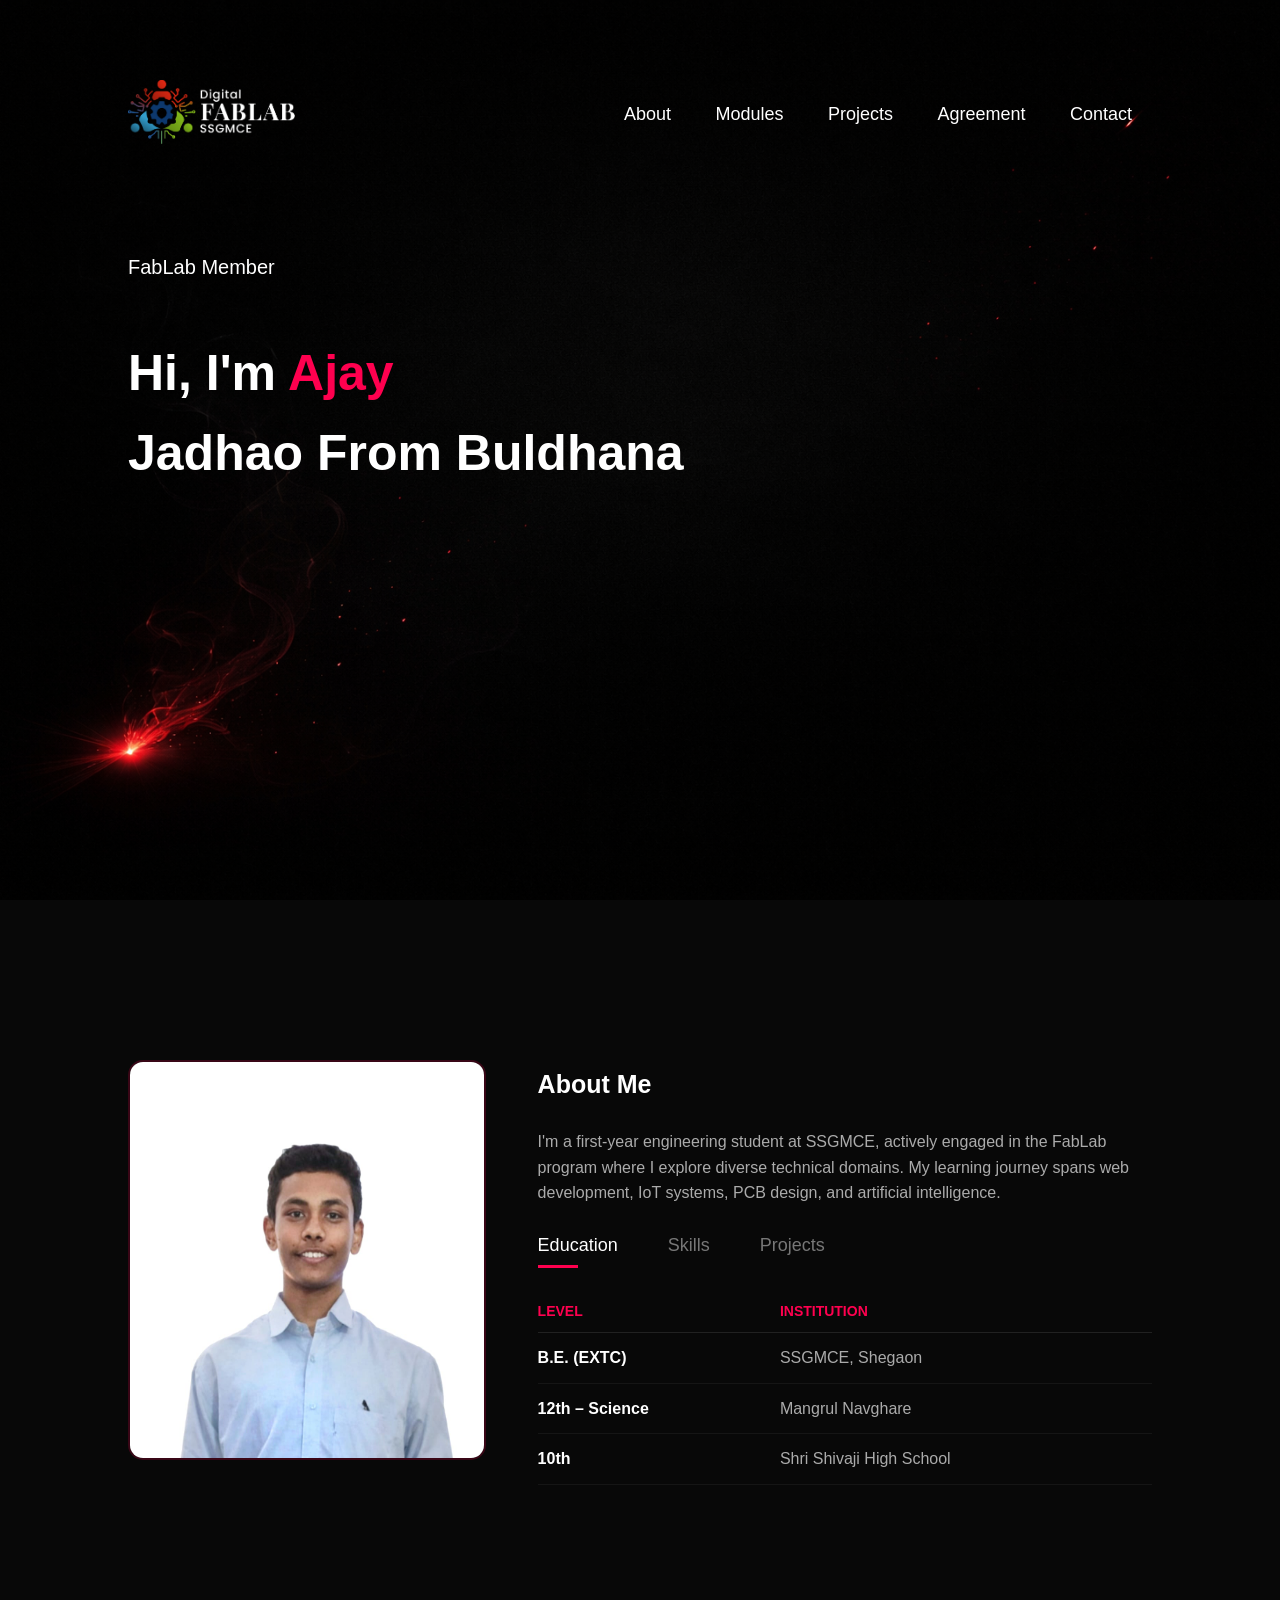
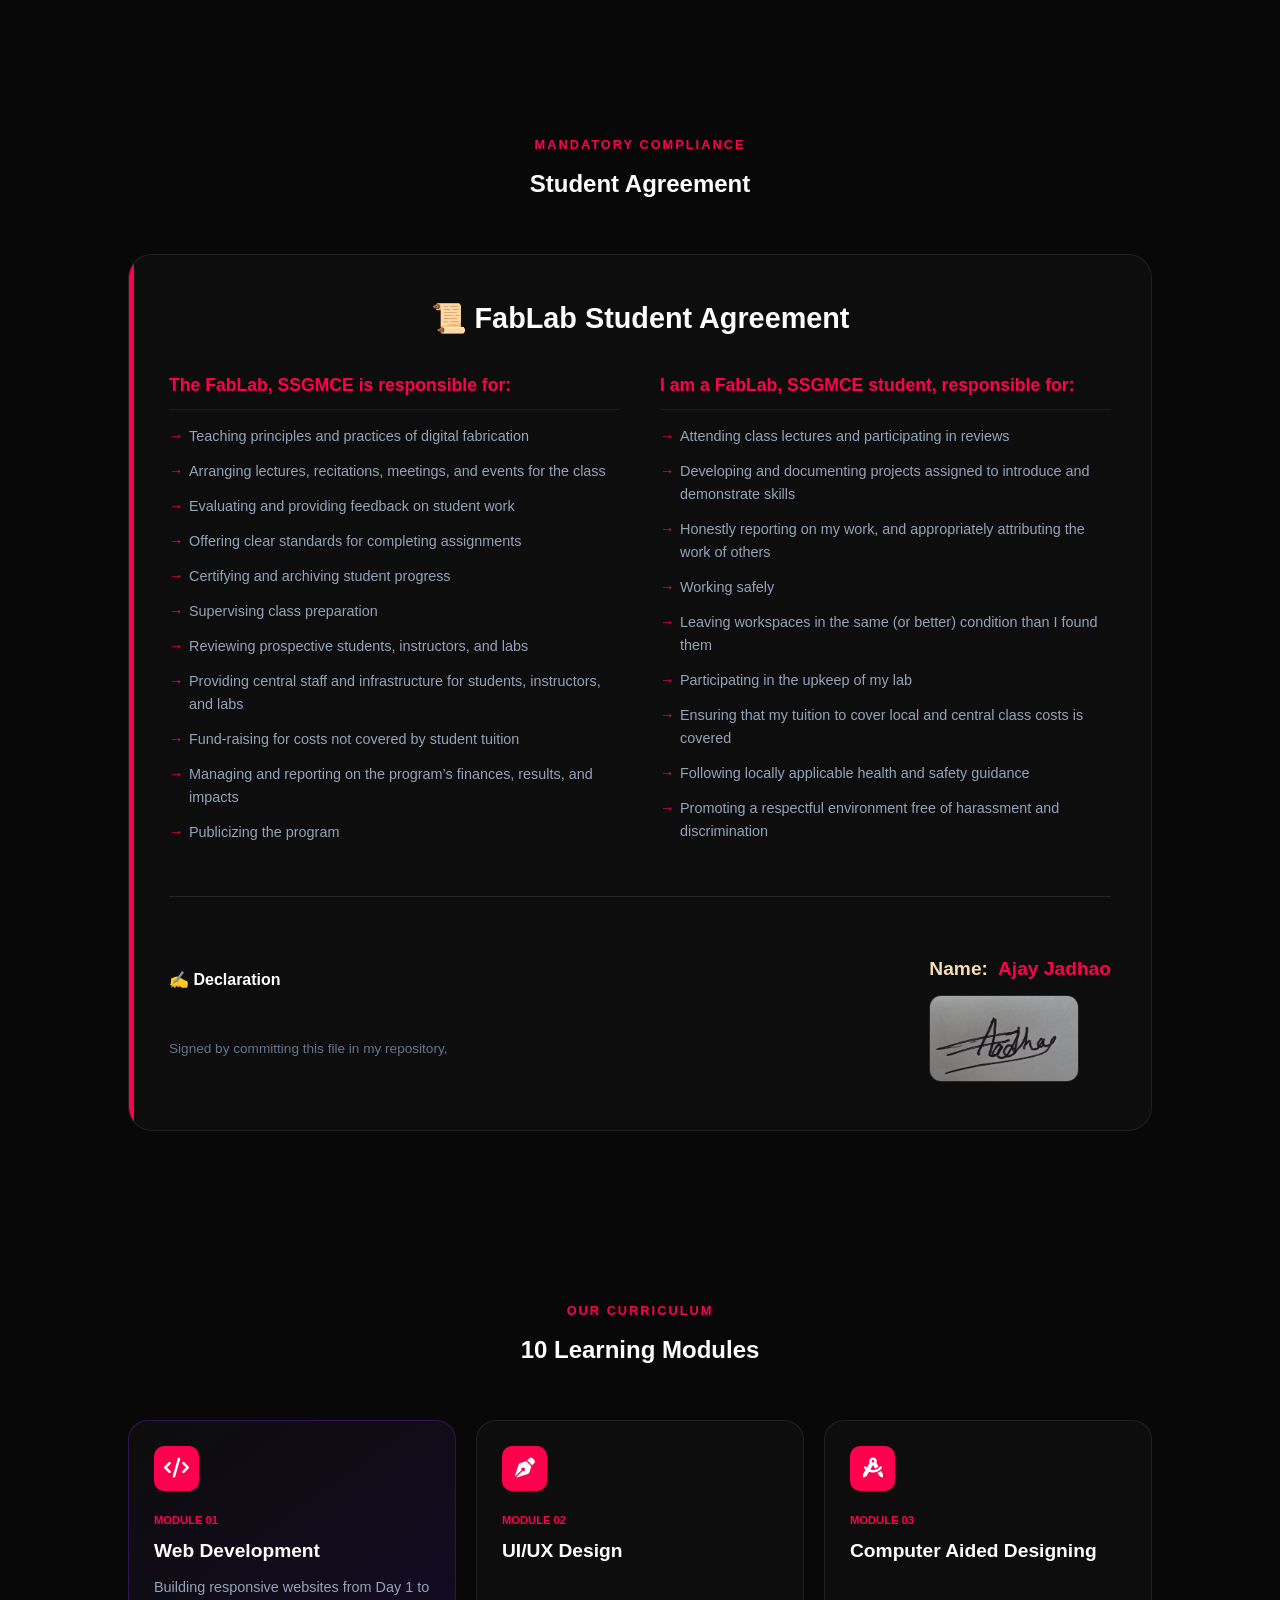
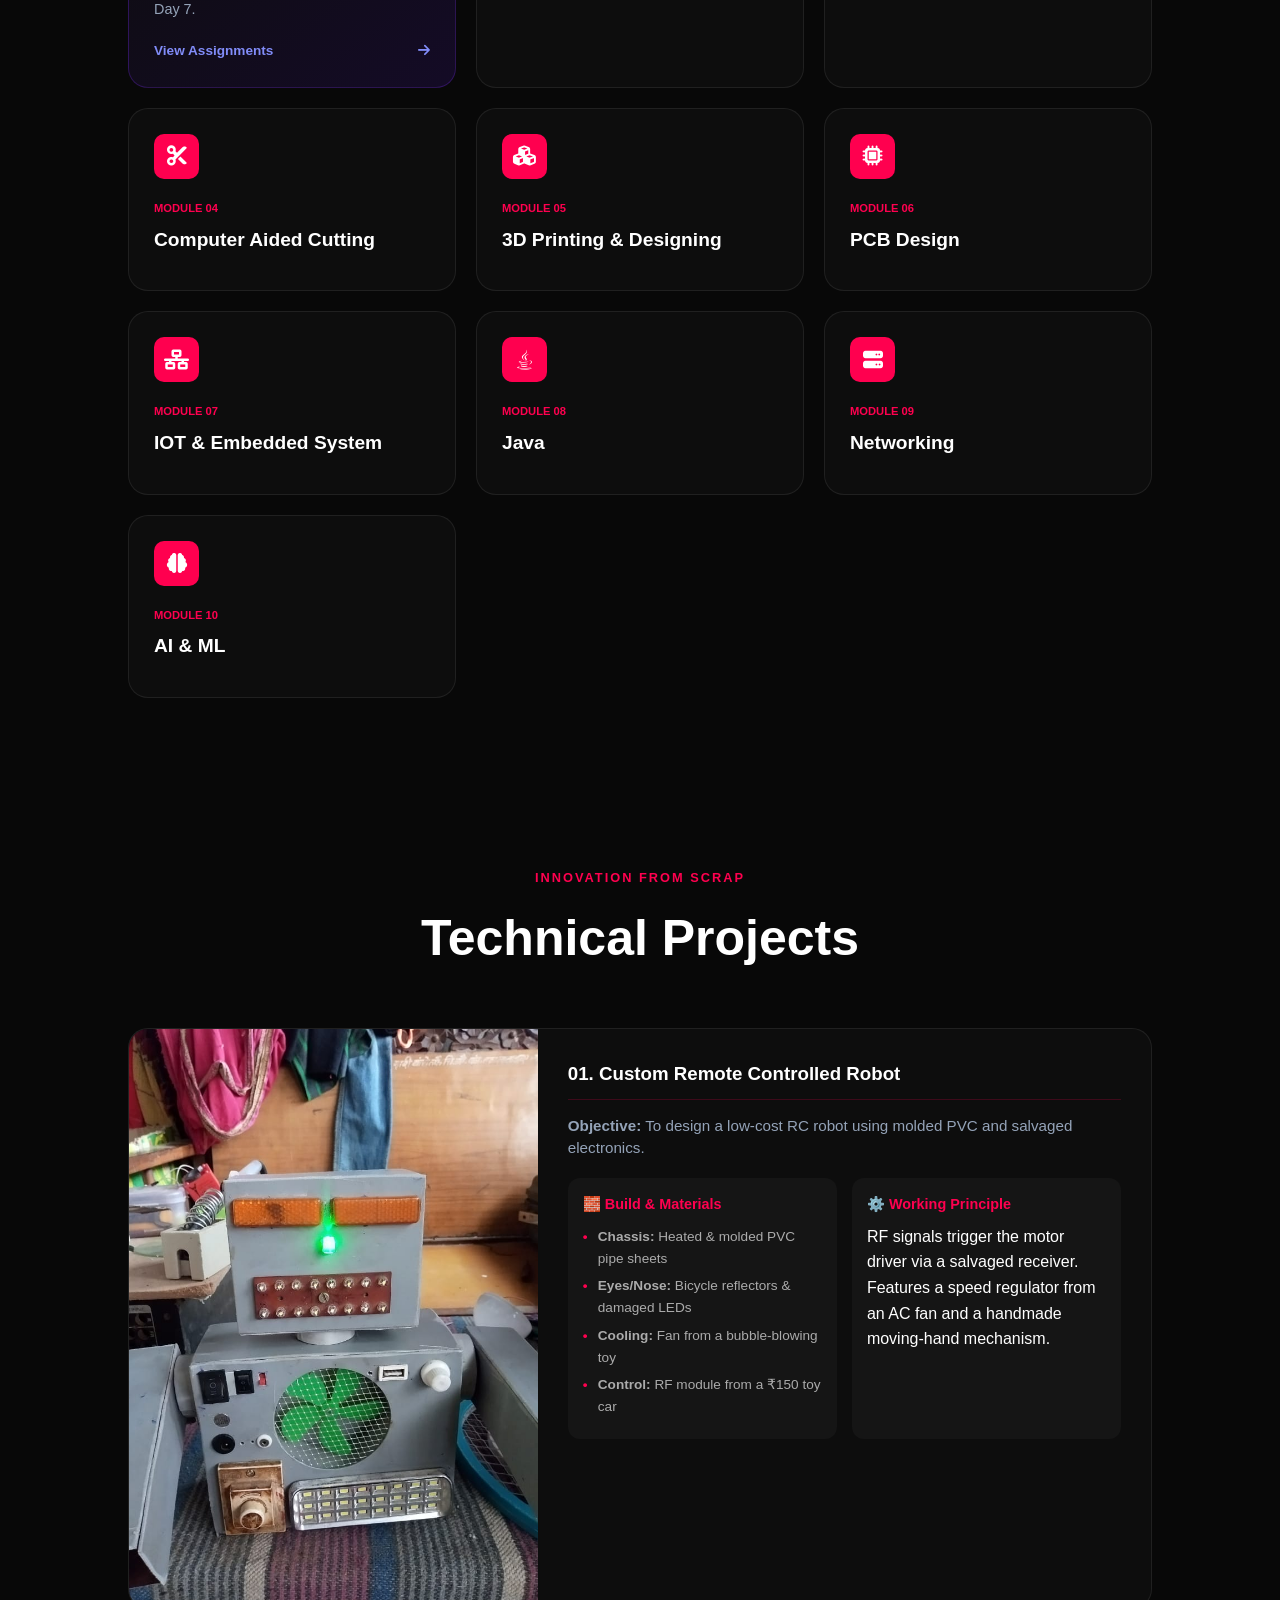
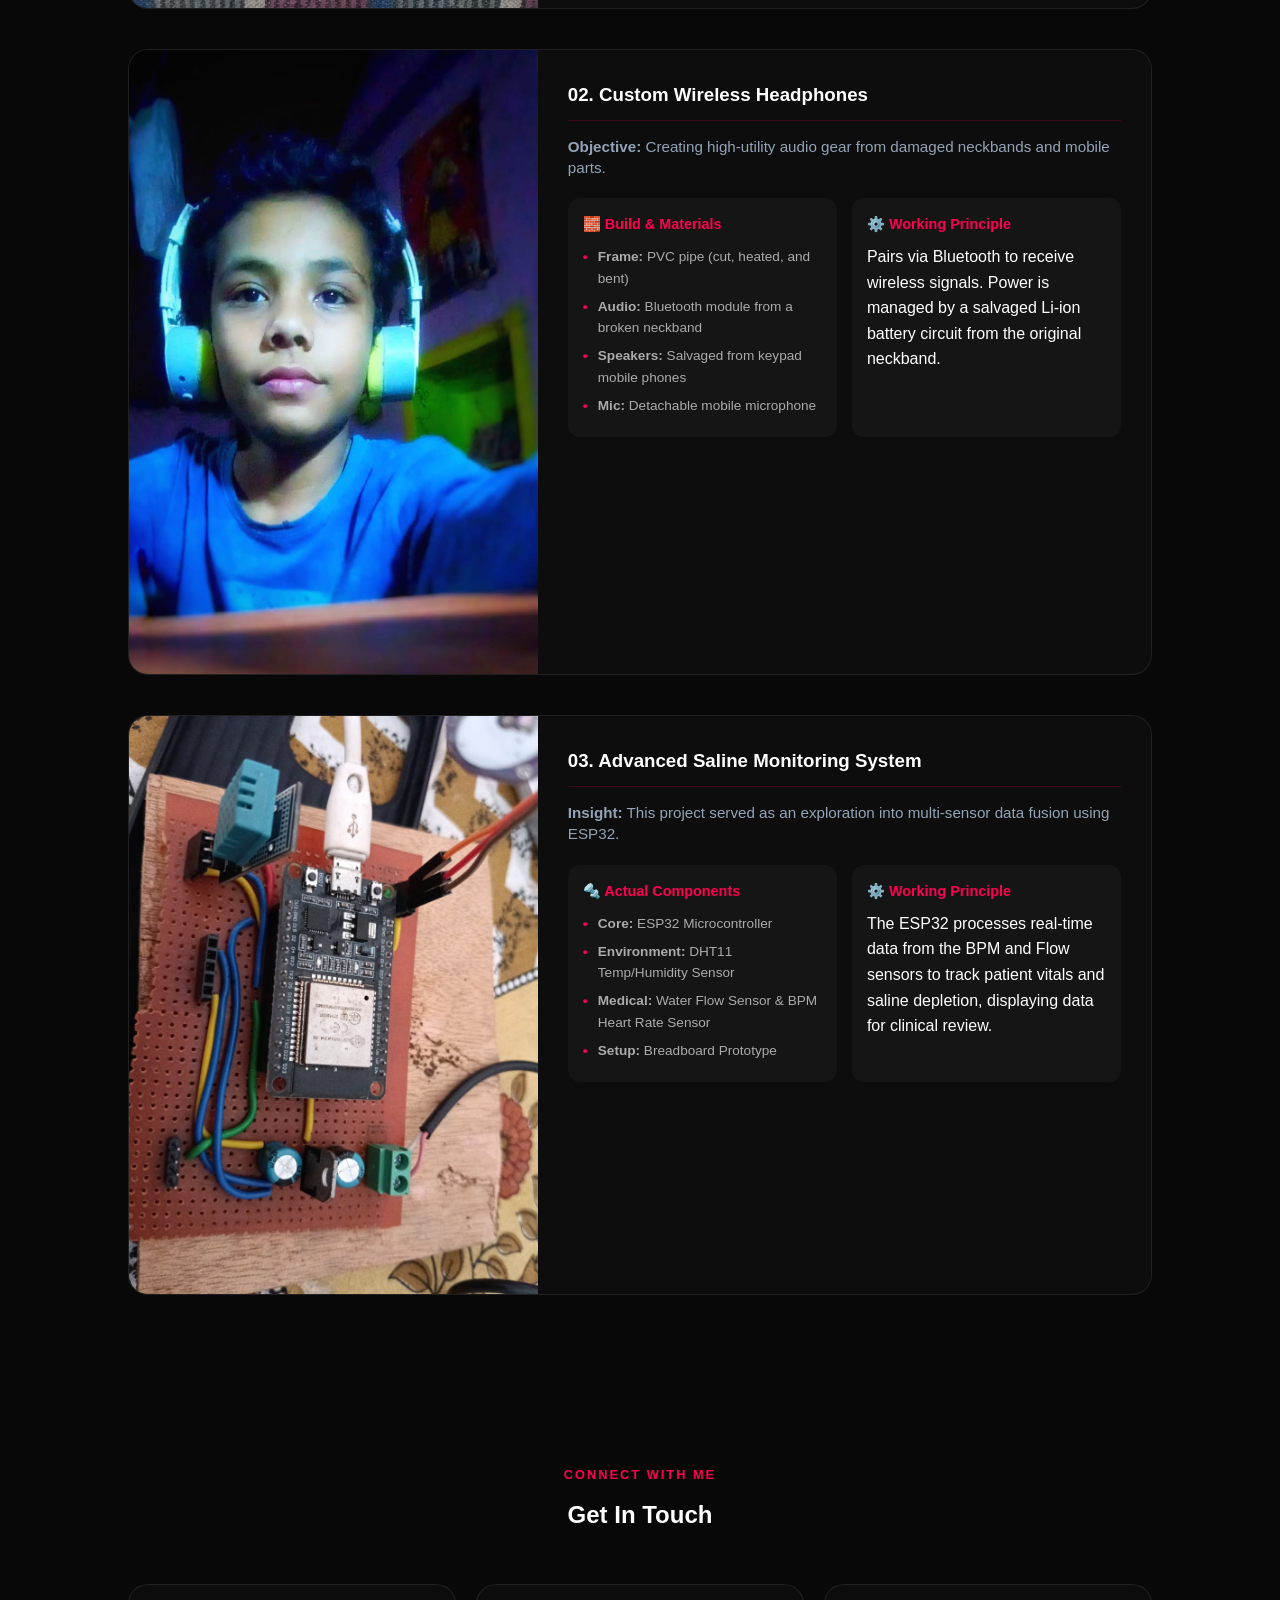
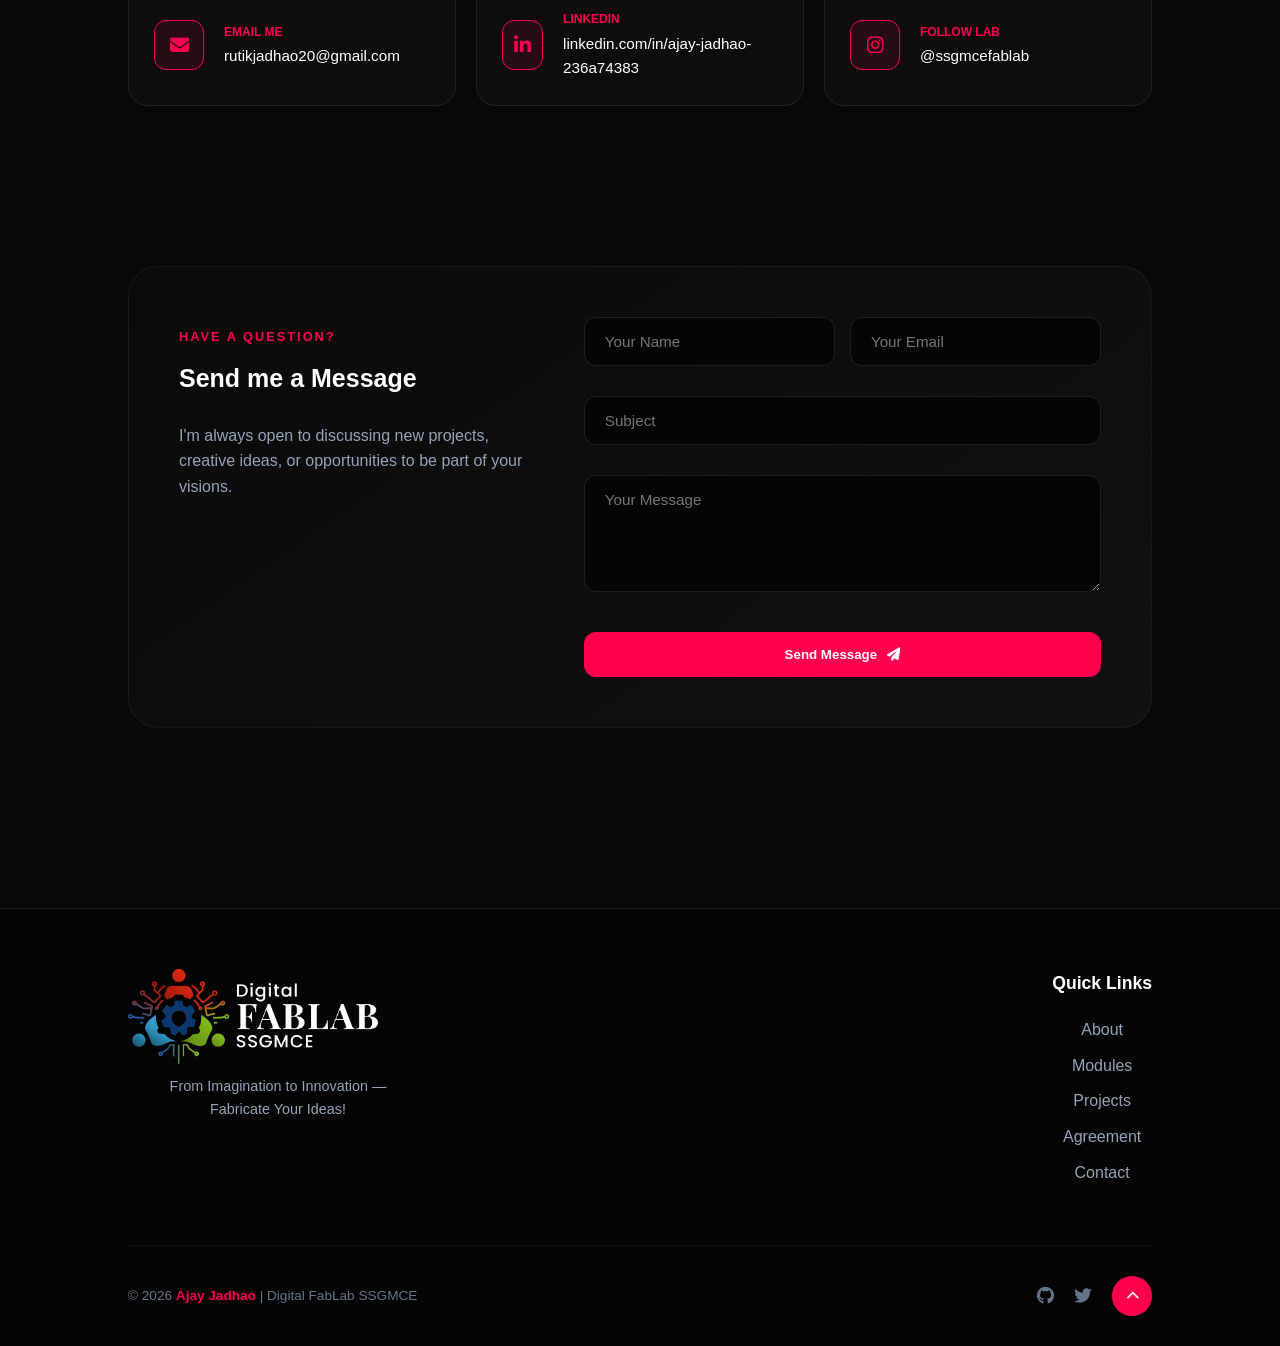
==== commit 56dd6d88: "Update print statement from 'Hello' to 'Goodbye'" ====
--- a/index.html
+++ b/index.html
@@ -366,23 +366,23 @@
     </div>
 
     <div class="contact-grid">
-        <a href="mailto:rutikjadhao@example.com" class="contact-card">
+        <a href="mailto:rutikjadhao20@gmail.com" class="contact-card">
             <div class="contact-icon">
                 <i class="fas fa-envelope"></i>
             </div>
             <div class="contact-info">
                 <span>Email Me</span>
-                <p>rutikjadhao@example.com</p>
+                <p>rutikjadhao20@gmail.com</p>
             </div>
         </a>
 
-        <a href="https://linkedin.com/in/rutik-jadhao" target="_blank" class="contact-card">
+        <a href="https://www.linkedin.com/in/ajay-jadhao-236a74383" target="_blank" class="contact-card">
             <div class="contact-icon">
                 <i class="fab fa-linkedin-in"></i>
             </div>
             <div class="contact-info">
                 <span>LinkedIn</span>
-                <p>linkedin.com/in/rutik-jadhao</p>
+                <p>linkedin.com/in/ajay-jadhao-236a74383</p>
             </div>
         </a>
 
@@ -508,4 +508,4 @@
 <body>
     
 </body>
-</html>+</html>
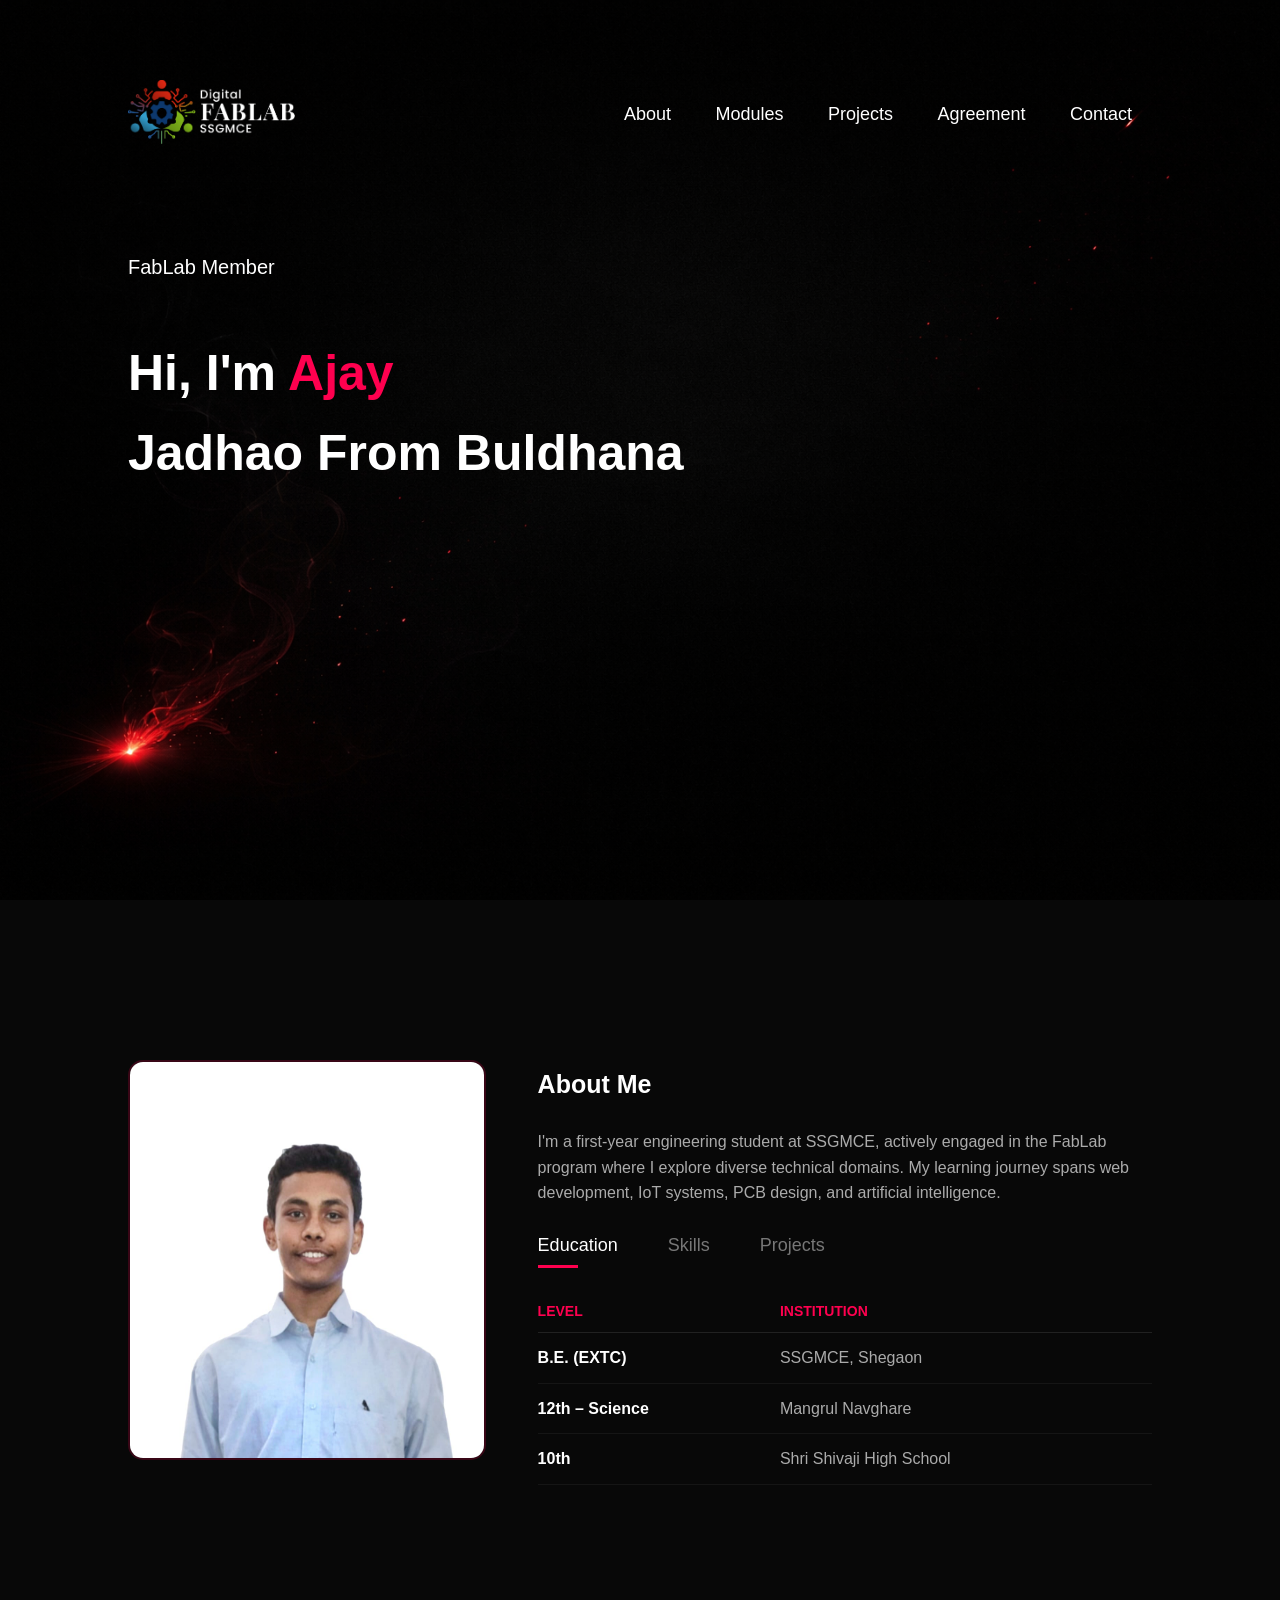
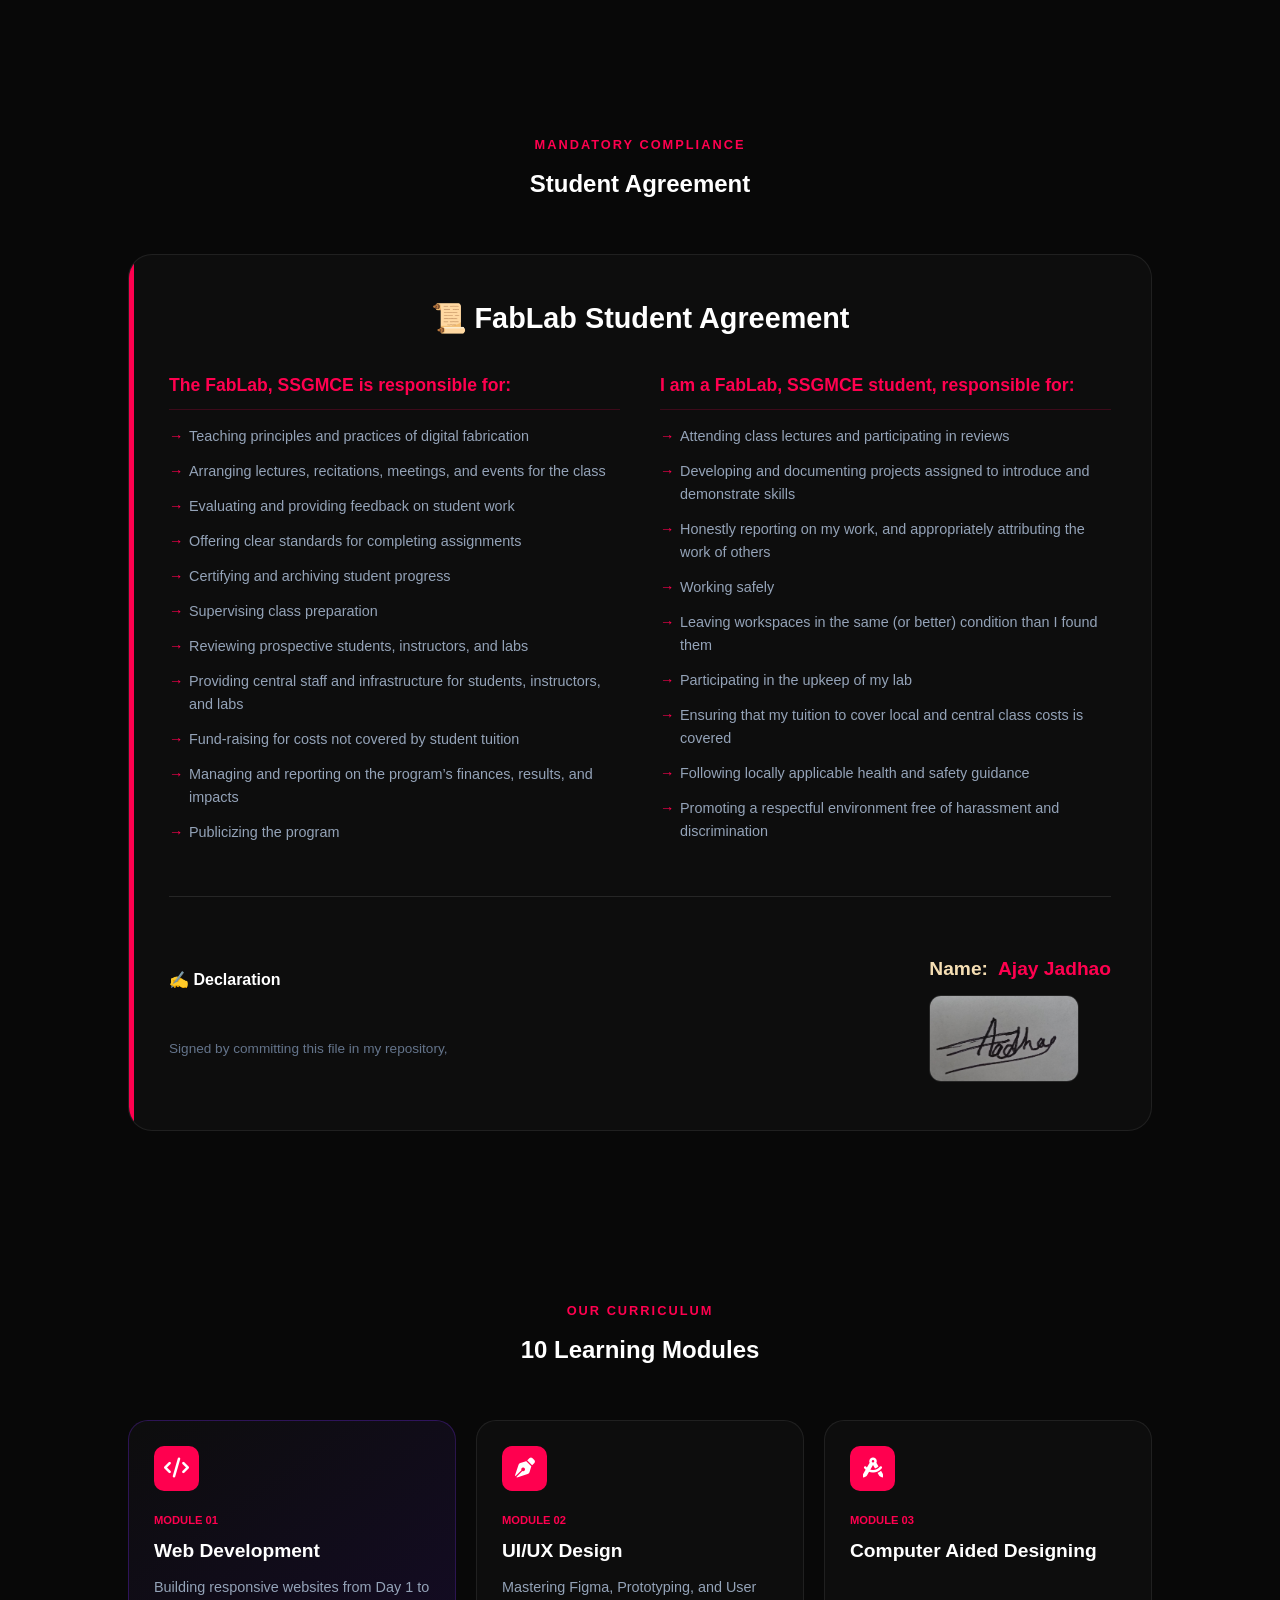
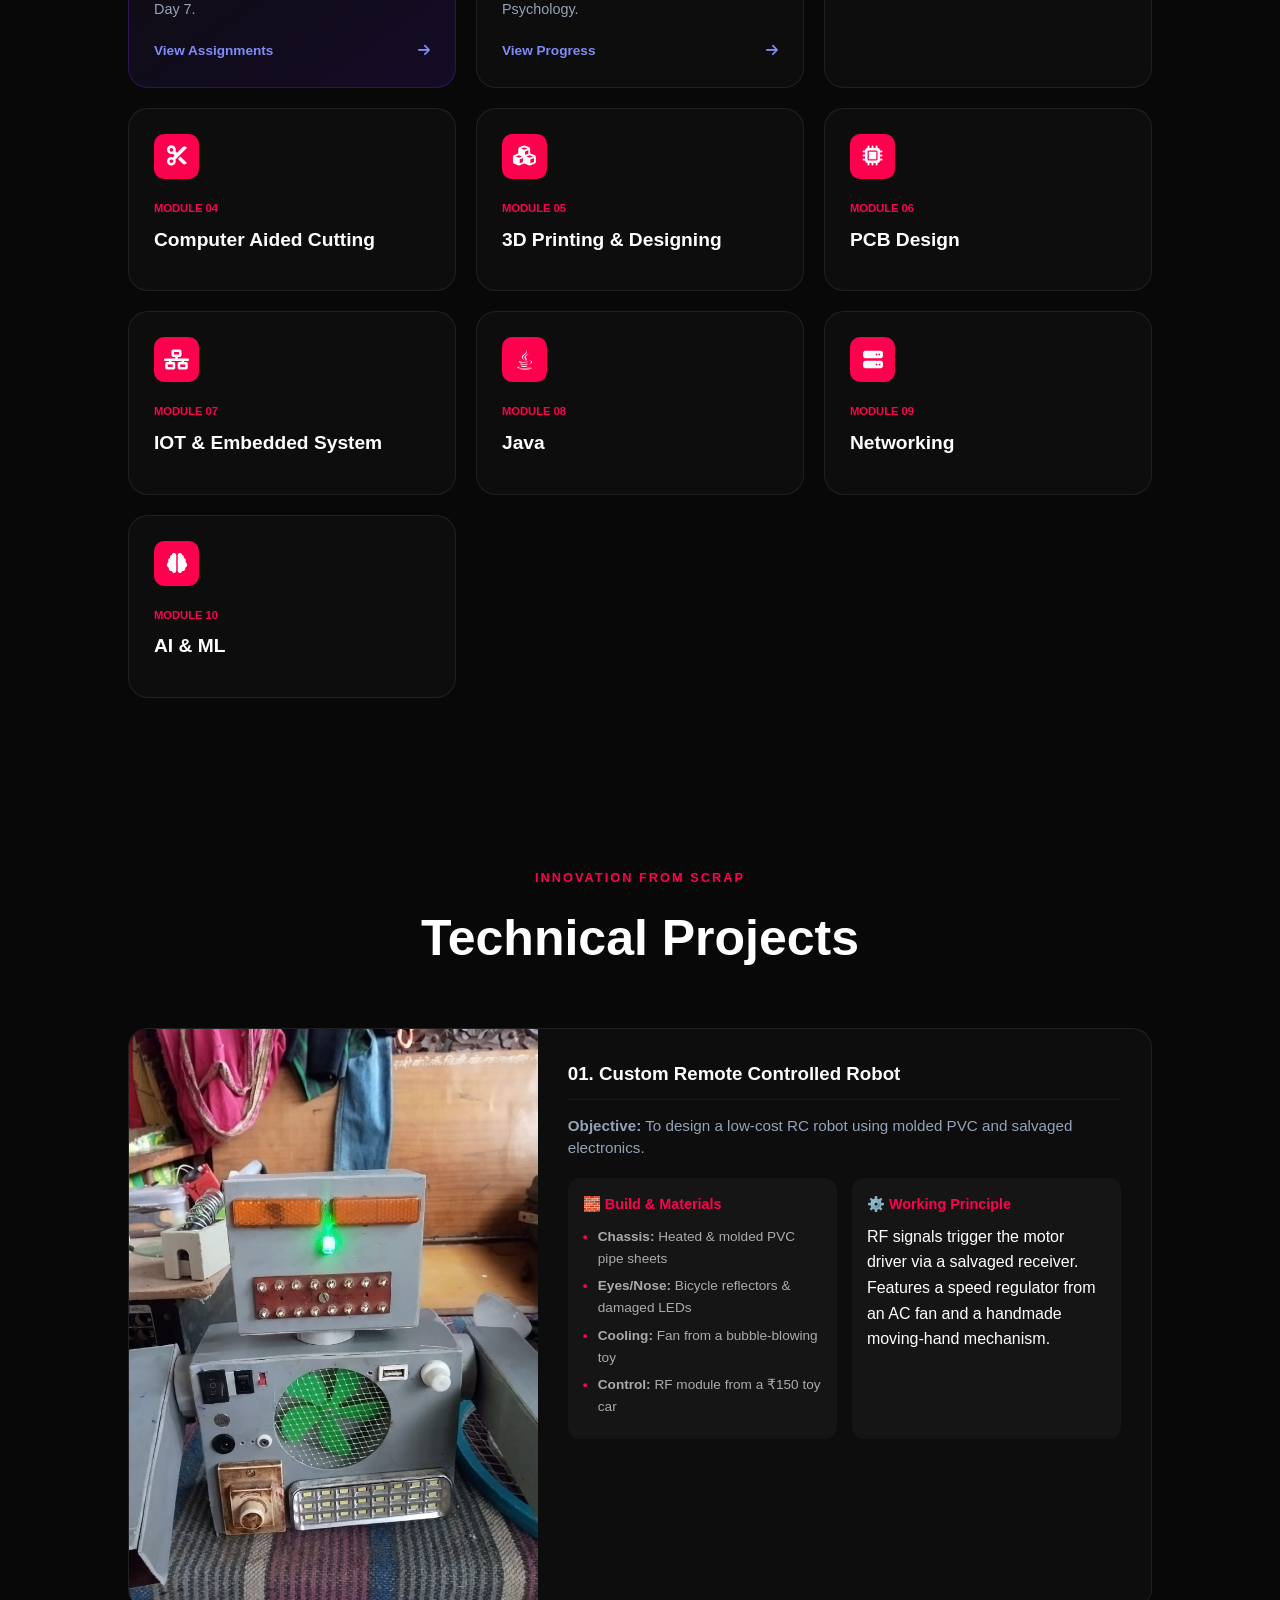
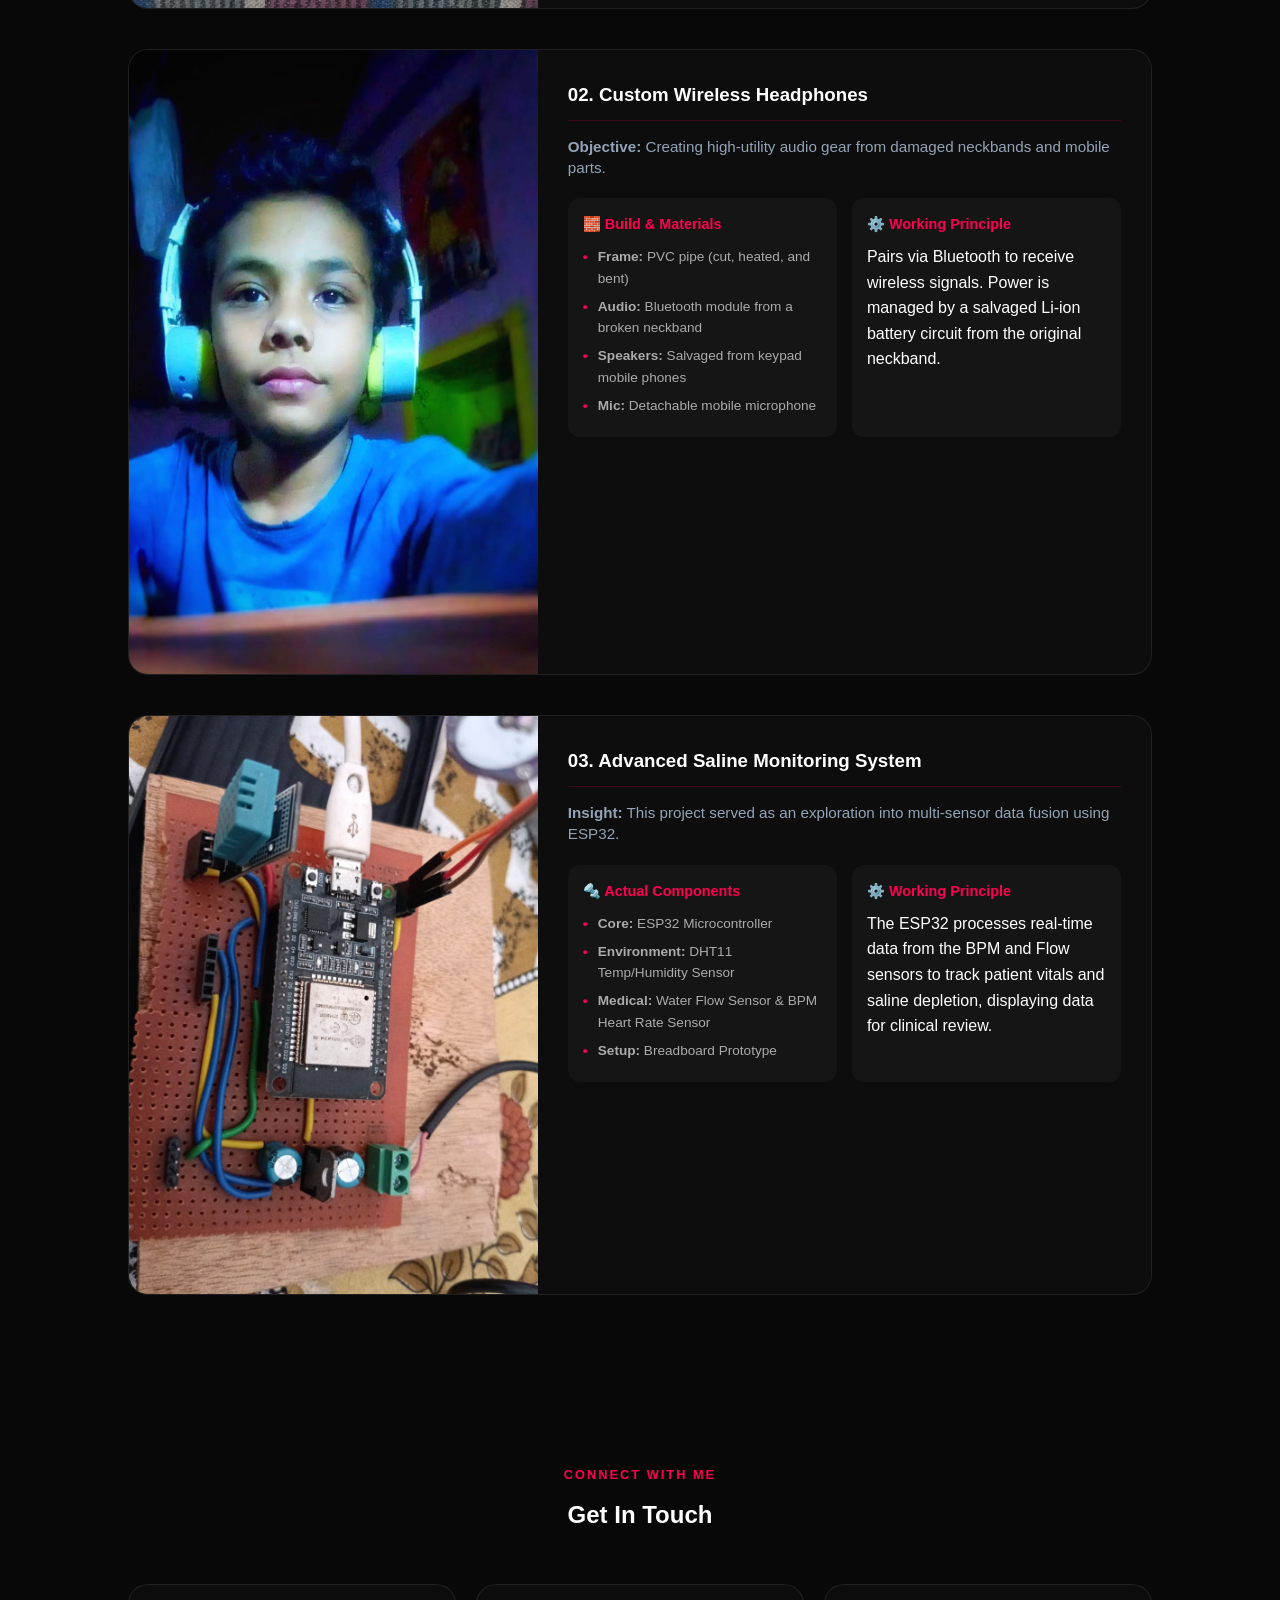
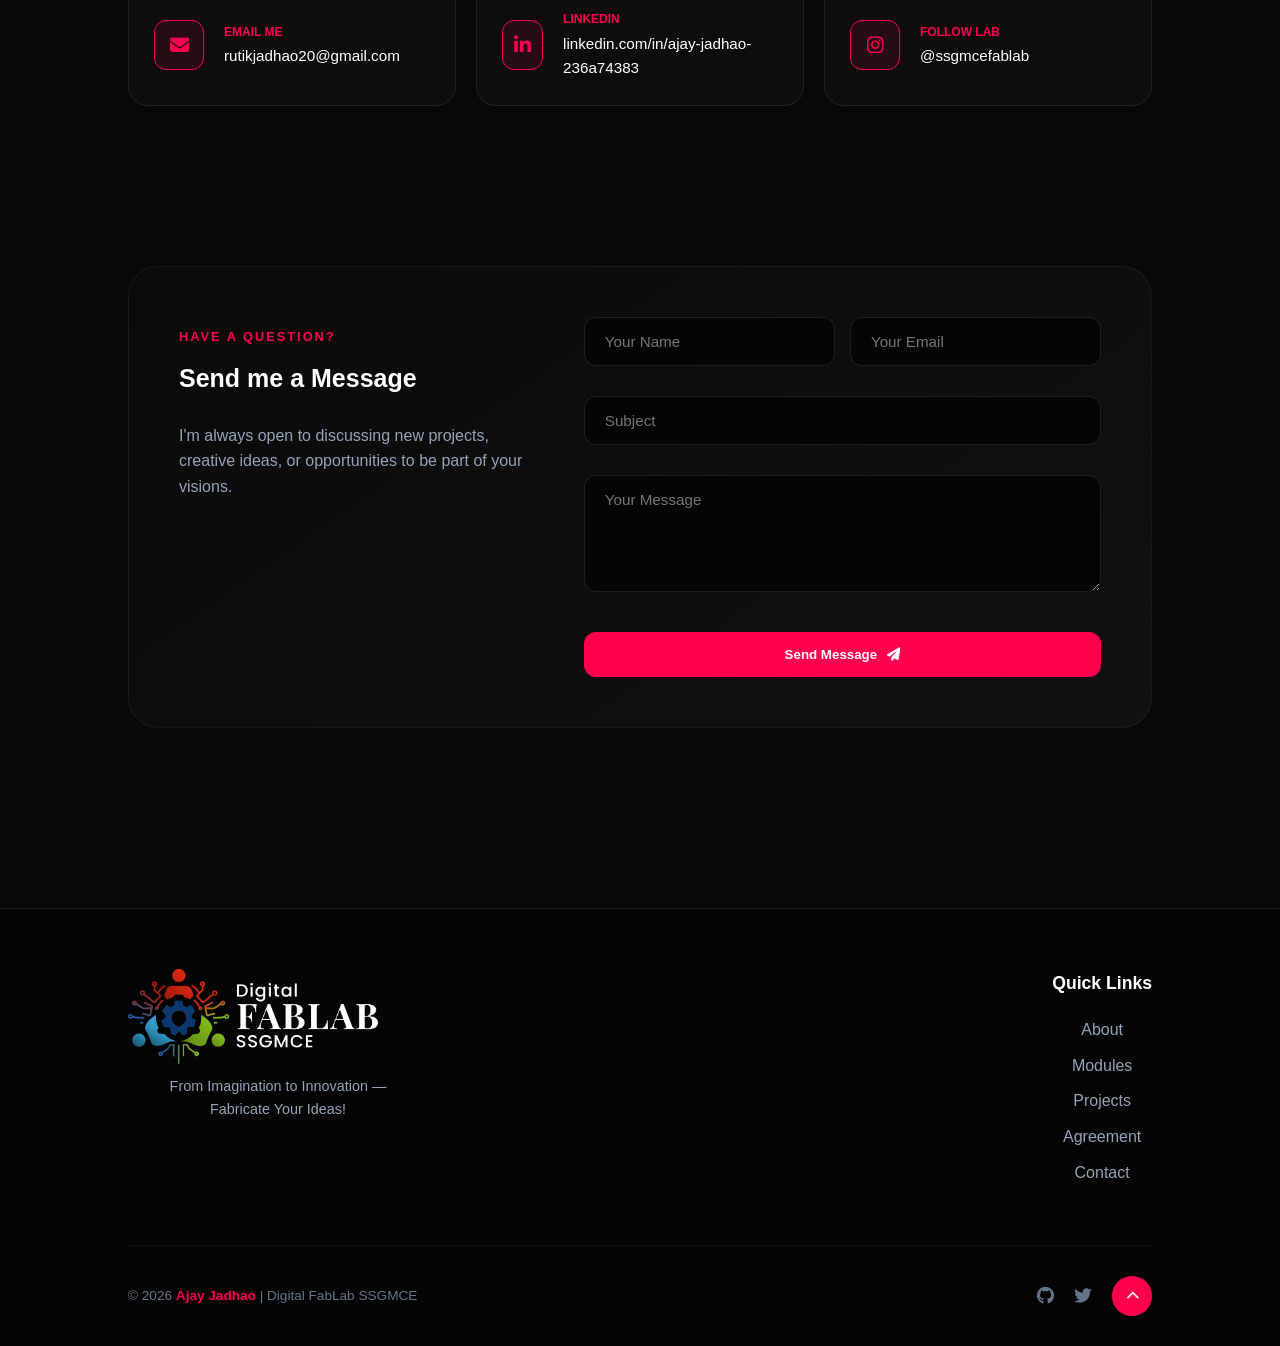
==== commit 68a2a9dc: "Update index.html" ====
--- a/index.html
+++ b/index.html
@@ -174,16 +174,23 @@
                 <i class="fas fa-arrow-right"></i>
             </div>
         </a>
-
-        <div class="module-card">
-            <div class="module-content">
-                <div class="icon-box"><i class="fas fa-pen-nib"></i></div>
-                <div class="module-text">
-                    <span class="mod-number">Module 02</span>
-                    <h3>UI/UX Design</h3>
-                </div>
-            </div>
-        </div>
+        
+       <div class="module-card featured-ui">
+    <div class="module-content">
+        <div class="icon-box">
+            <i class="fas fa-pen-nib"></i>
+        </div>
+        <div class="module-text">
+            <span class="mod-number">Module 02</span>
+            <h3>UI/UX Design</h3>
+            <p>Mastering Figma, Prototyping, and User Psychology.</p>
+        </div>
+    </div>
+    <a href="ui-ux-details.html" class="card-footer" style="text-decoration: none;">
+        <span>View Progress</span>
+        <i class="fas fa-arrow-right"></i>
+    </a>
+</div>
 
         <div class="module-card">
             <div class="module-content">
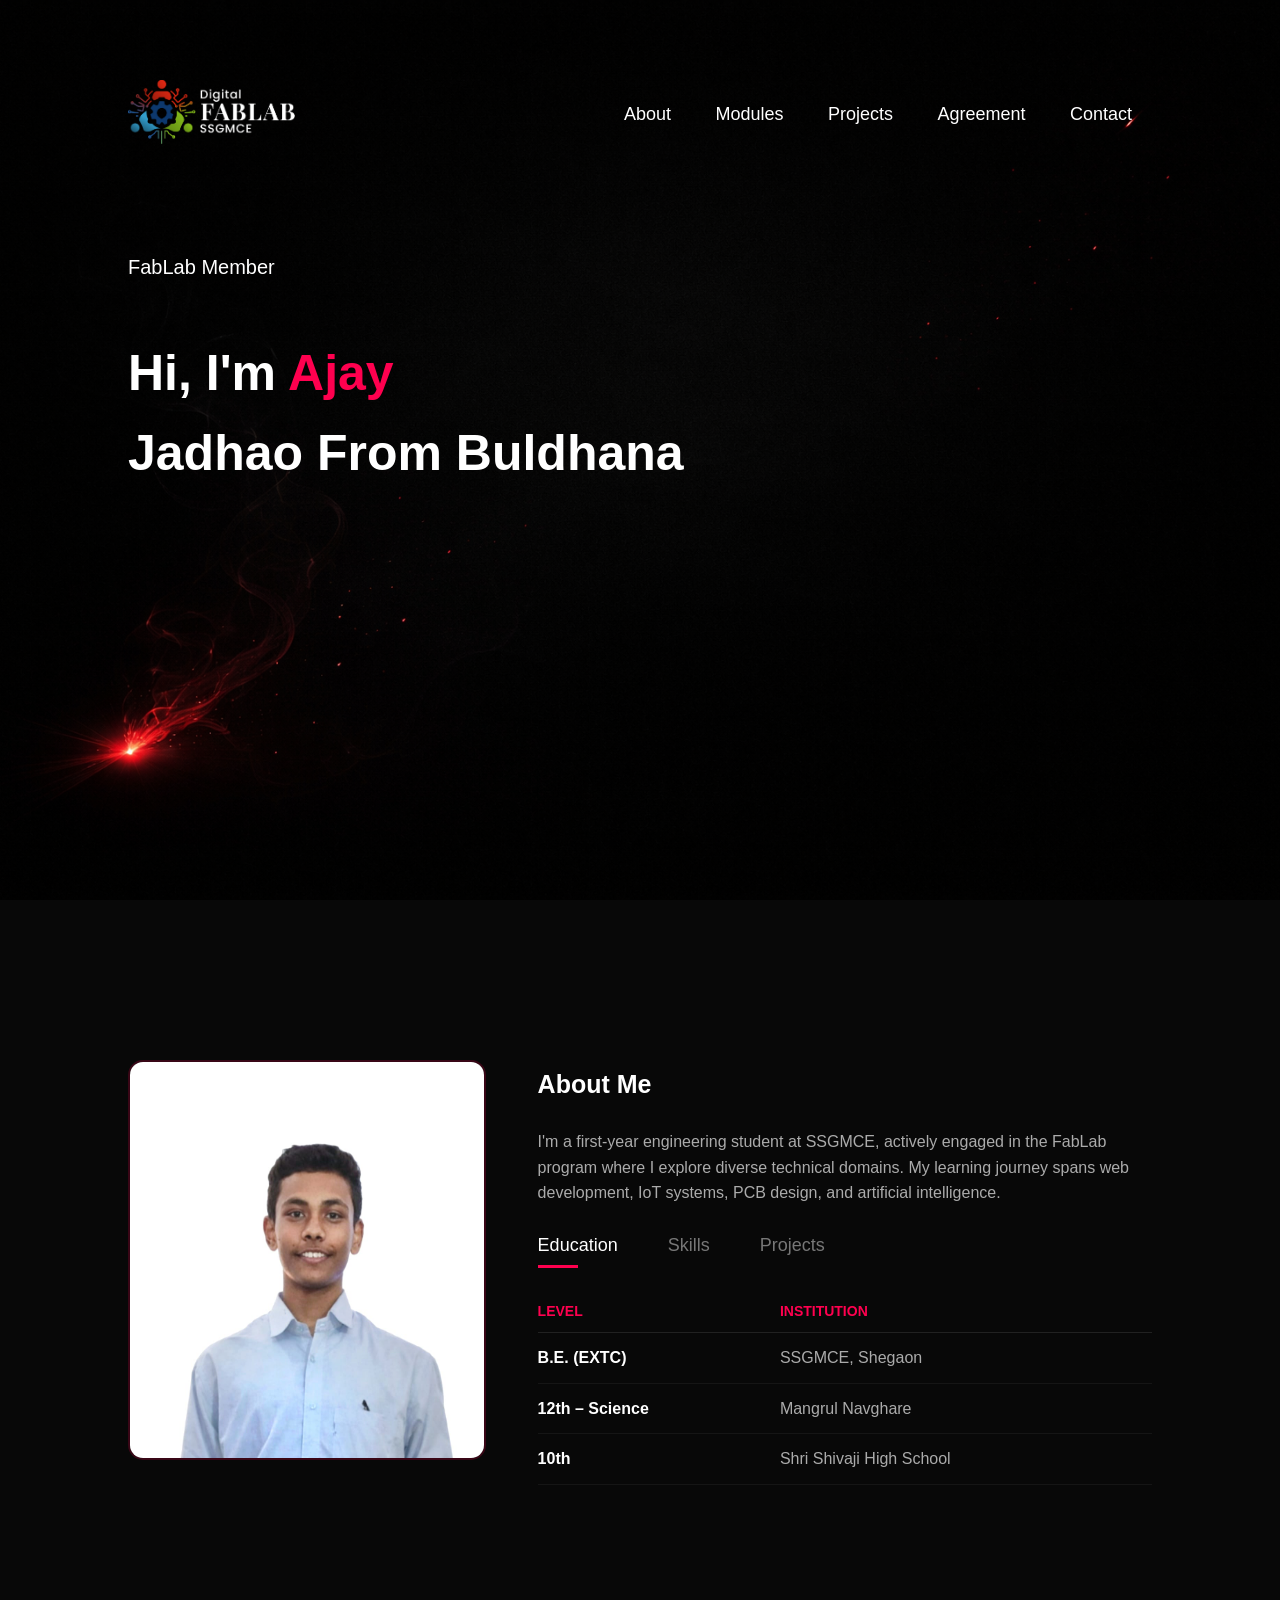
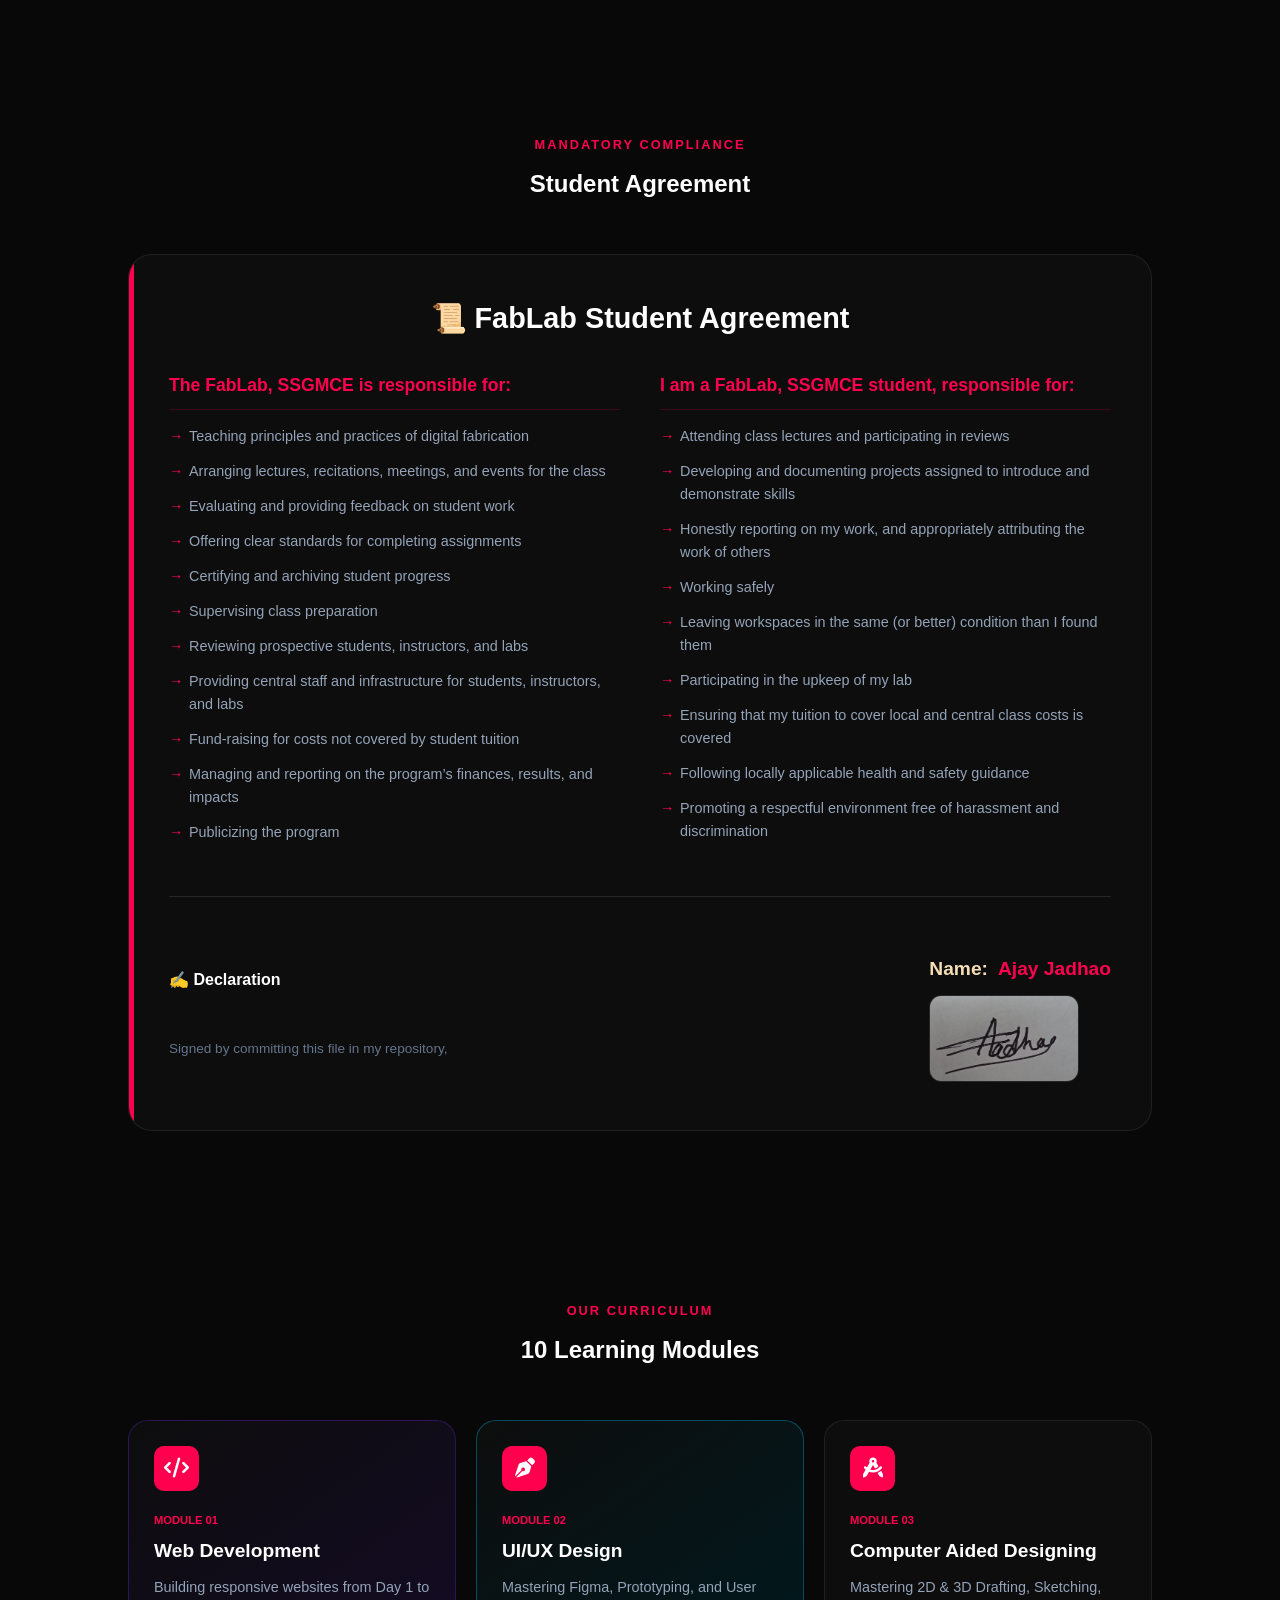
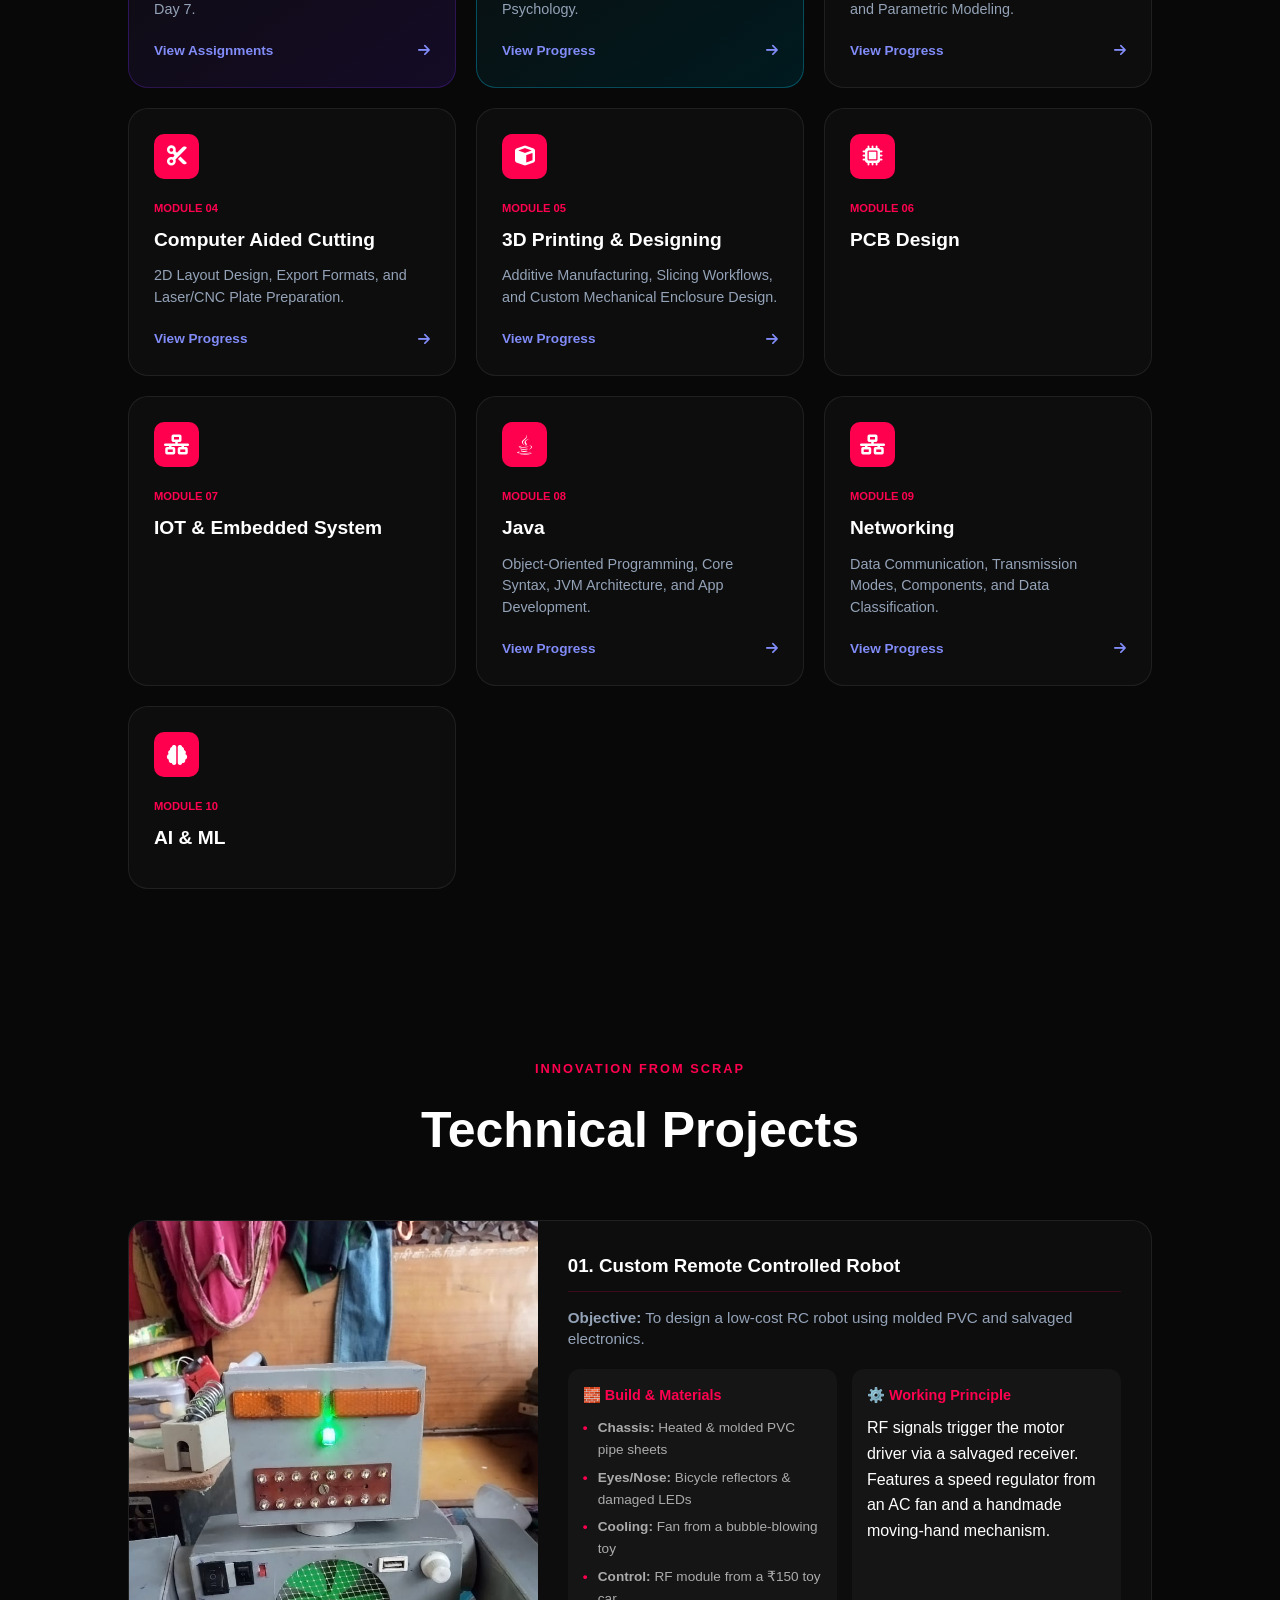
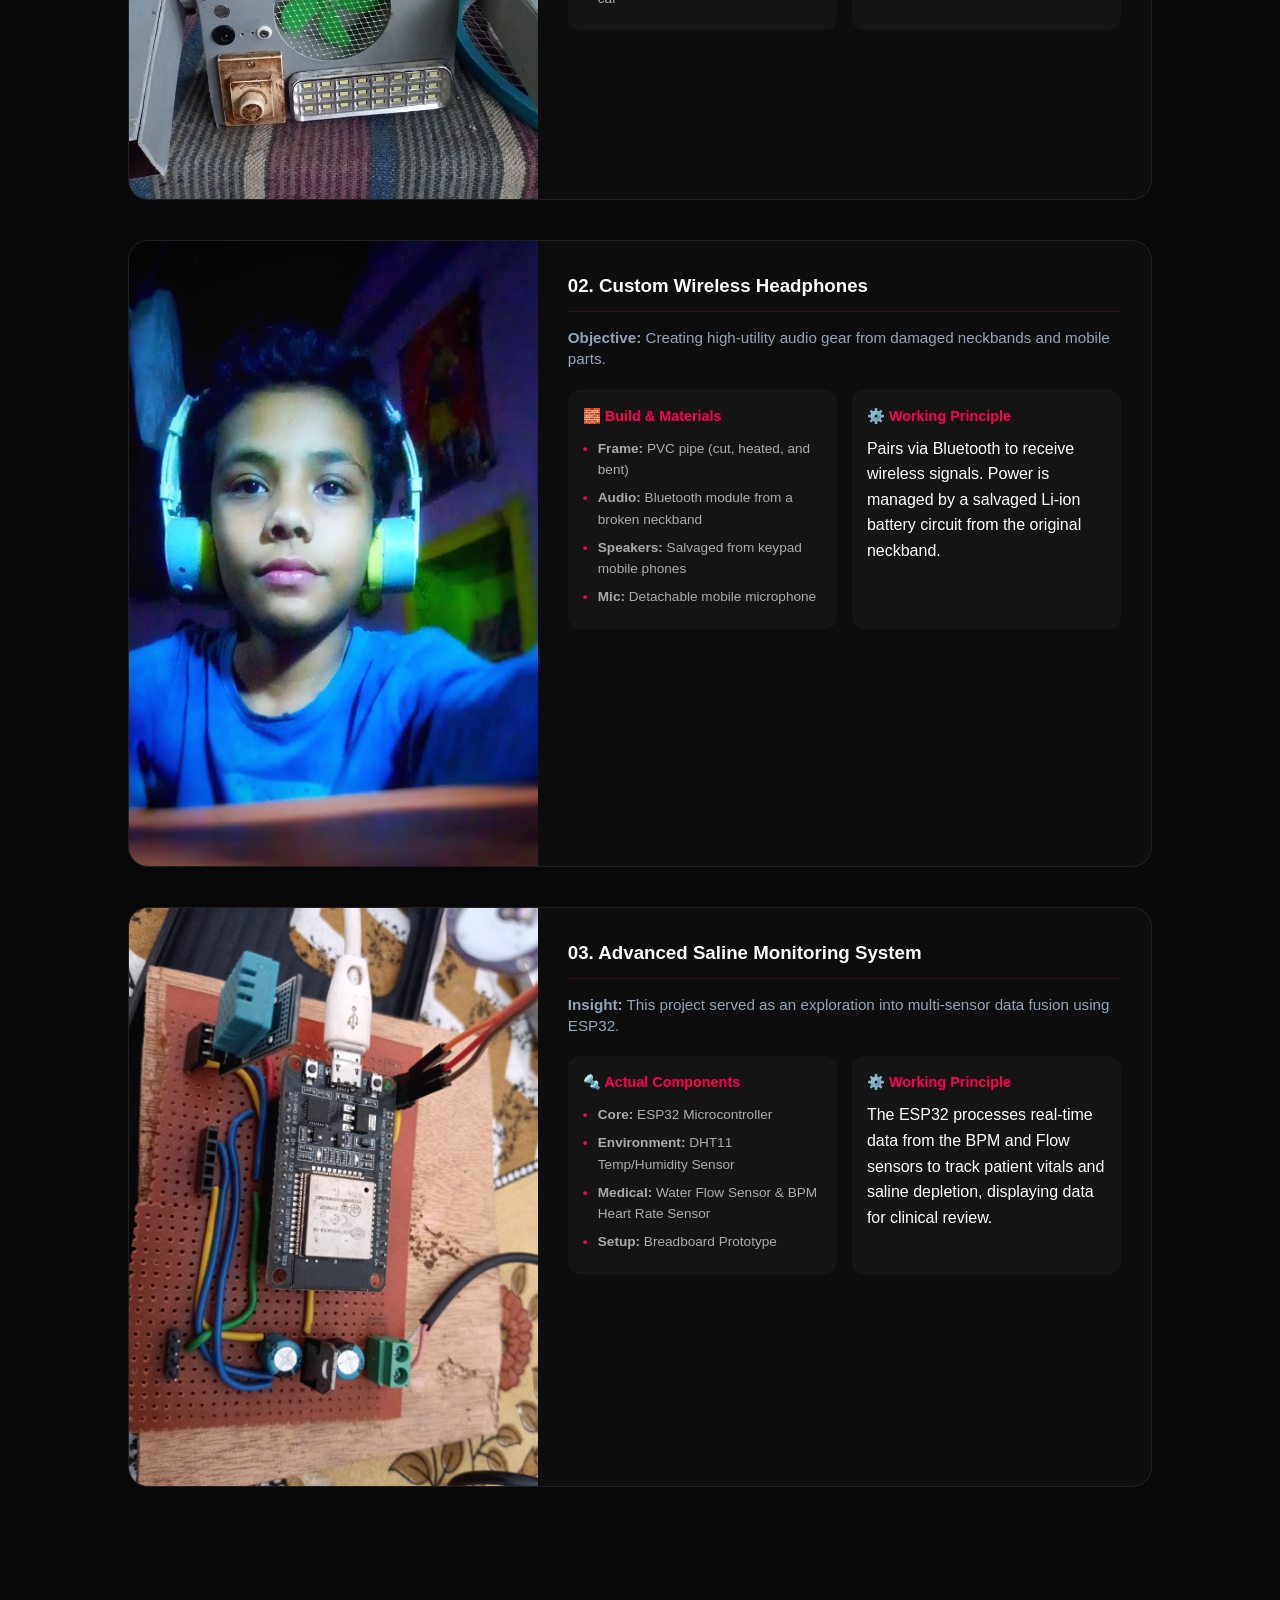
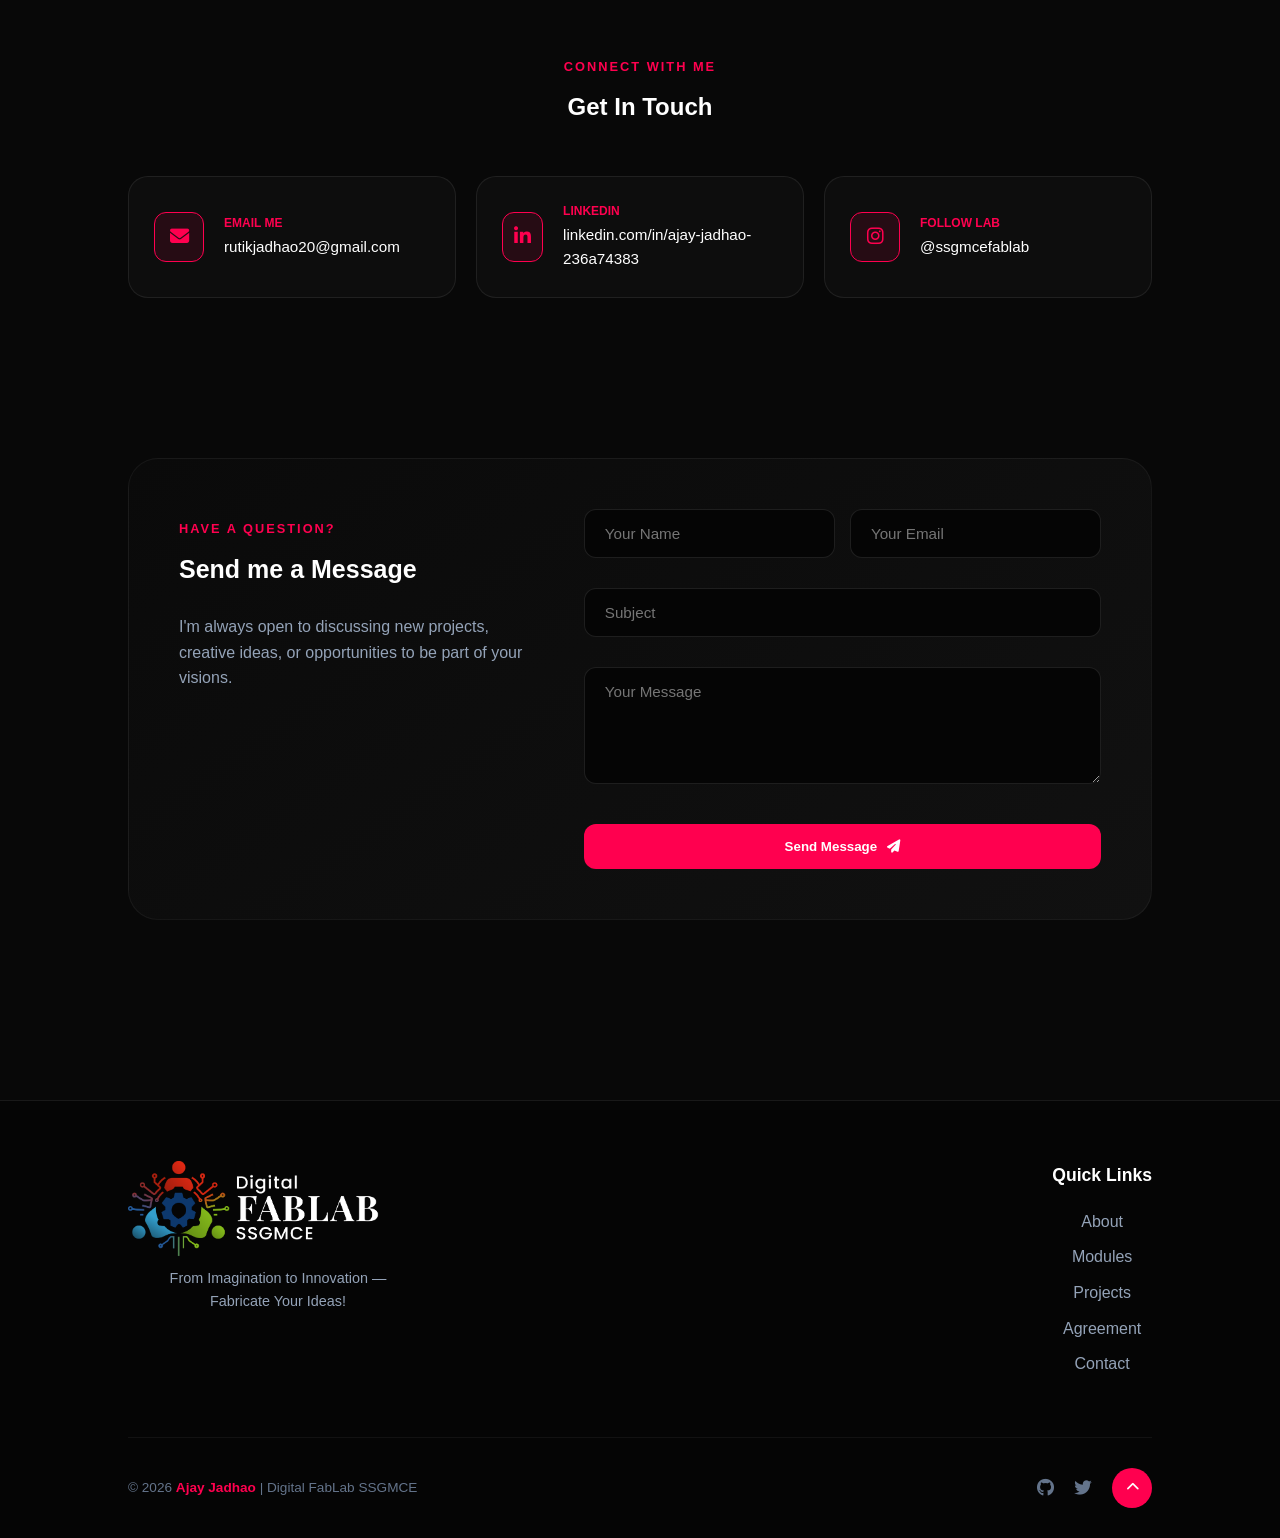
==== commit d3a362d4: "module updated cad, java , networking" ====
--- a/index.html
+++ b/index.html
@@ -192,35 +192,62 @@
     </a>
 </div>
 
-        <div class="module-card">
-            <div class="module-content">
-                <div class="icon-box"><i class="fas fa-drafting-compass"></i></div>
-                <div class="module-text">
-                    <span class="mod-number">Module 03</span>
-                    <h3>Computer Aided Designing</h3>
-                </div>
-            </div>
-        </div>
-
-        <div class="module-card">
-            <div class="module-content">
-                <div class="icon-box"><i class="fas fa-cut"></i></div>
-                <div class="module-text">
-                    <span class="mod-number">Module 04</span>
-                    <h3>Computer Aided Cutting</h3>
-                </div>
-            </div>
-        </div>
-
-        <div class="module-card">
-            <div class="module-content">
-                <div class="icon-box"><i class="fas fa-cubes"></i></div>
-                <div class="module-text">
-                    <span class="mod-number">Module 05</span>
-                    <h3>3D Printing & Designing</h3>
-                </div>
-            </div>
-        </div>
+        <!-- Module 03 Card -->
+<div class="module-card">
+    <div class="module-content">
+        <div class="icon-box">
+            <i class="fas fa-drafting-compass"></i>
+        </div>
+        <div class="module-text">
+            <span class="mod-number">Module 03</span>
+            <h3>Computer Aided Designing</h3>
+            <p>Mastering 2D & 3D Drafting, Sketching, and Parametric Modeling.</p>
+        </div>
+    </div>
+    
+    <a href="cad-details.html" class="card-footer" style="text-decoration: none;">
+        <span>View Progress</span>
+        <i class="fas fa-arrow-right"></i>
+    </a>
+</div>
+
+        <!-- Module 04 Card -->
+<div class="module-card">
+    <div class="module-content">
+        <div class="icon-box">
+            <i class="fas fa-cut"></i>
+        </div>
+        <div class="module-text">
+            <span class="mod-number">Module 04</span>
+            <h3>Computer Aided Cutting</h3>
+            <p>2D Layout Design, Export Formats, and Laser/CNC Plate Preparation.</p>
+        </div>
+    </div>
+    
+    <a href="cac-details.html" class="card-footer" style="text-decoration: none;">
+        <span>View Progress</span>
+        <i class="fas fa-arrow-right"></i>
+    </a>
+</div>
+
+        <!-- Module 05 Card -->
+<div class="module-card">
+    <div class="module-content">
+        <div class="icon-box">
+            <i class="fas fa-cube"></i>
+        </div>
+        <div class="module-text">
+            <span class="mod-number">Module 05</span>
+            <h3>3D Printing & Designing</h3>
+            <p>Additive Manufacturing, Slicing Workflows, and Custom Mechanical Enclosure Design.</p>
+        </div>
+    </div>
+    
+    <a href="3d-printing-details.html" class="card-footer" style="text-decoration: none;">
+        <span>View Progress</span>
+        <i class="fas fa-arrow-right"></i>
+    </a>
+</div>
 
         <div class="module-card">
             <div class="module-content">
@@ -242,25 +269,43 @@
             </div>
         </div>
 
-        <div class="module-card">
-            <div class="module-content">
-                <div class="icon-box"><i class="fab fa-java"></i></div>
-                <div class="module-text">
-                    <span class="mod-number">Module 08</span>
-                    <h3>Java</h3>
-                </div>
-            </div>
-        </div>
-
-        <div class="module-card">
-            <div class="module-content">
-                <div class="icon-box"><i class="fas fa-server"></i></div>
-                <div class="module-text">
-                    <span class="mod-number">Module 09</span>
-                    <h3>Networking</h3>
-                </div>
-            </div>
-        </div>
+        <!-- Module 08 Card -->
+<div class="module-card">
+    <div class="module-content">
+        <div class="icon-box">
+            <i class="fab fa-java"></i>
+        </div>
+        <div class="module-text">
+            <span class="mod-number">Module 08</span>
+            <h3>Java</h3>
+            <p>Object-Oriented Programming, Core Syntax, JVM Architecture, and App Development.</p>
+        </div>
+    </div>
+    
+    <a href="java-details.html" class="card-footer" style="text-decoration: none;">
+        <span>View Progress</span>
+        <i class="fas fa-arrow-right"></i>
+    </a>
+</div>
+
+        <!-- Module 09 Card -->
+<div class="module-card">
+    <div class="module-content">
+        <div class="icon-box">
+            <i class="fas fa-network-wired"></i>
+        </div>
+        <div class="module-text">
+            <span class="mod-number">Module 09</span>
+            <h3>Networking</h3>
+            <p>Data Communication, Transmission Modes, Components, and Data Classification.</p>
+        </div>
+    </div>
+    
+    <a href="networking-details.html" class="card-footer" style="text-decoration: none;">
+        <span>View Progress</span>
+        <i class="fas fa-arrow-right"></i>
+    </a>
+</div>
 
         <div class="module-card">
             <div class="module-content">
--- a/style.css
+++ b/style.css
@@ -1121,4 +1121,440 @@
         text-align: center;
         clear: both;
     }
-}+}
+
+
+
+------------module02------------------/
+/* ============================================================
+   FORCED DARK MODE - FIXES WHITE BACKGROUND
+   ============================================================ */
+
+
+/* Fix for all sections to ensure they don't turn white */
+section, .container, .main, #header {
+    background-color: #080808 !important;
+}
+
+/* ============================================================
+   UI/UX ASSIGNMENT SPECIFIC (ui-ux-details.html)
+   ============================================================ */
+.day-card {
+    background: #111111 !important; 
+    border: 1px solid rgba(0, 210, 255, 0.2);
+    padding: 30px;
+    border-radius: 15px;
+    margin-bottom: 25px;
+}
+
+.sub-title-blue {
+    color: #ffffff !important;
+}
+
+.day-desc {
+    color: #cccccc !important;
+}
+
+/* ============================================================
+   INDEX.HTML MODULE CARDS
+   ============================================================ */
+.module-card.featured-ui {
+    background: linear-gradient(145deg, #0d0d0d, #001a1f) !important;
+    border: 1px solid rgba(0, 210, 255, 0.3);
+}
+
+/* Project Showcase Grid */
+.project-showcase {
+    display: grid;
+    grid-template-columns: repeat(3, 1fr); /* Creates 3 equal columns */
+    gap: 15px;
+    margin: 25px 0;
+}
+
+.showcase-item {
+    border-radius: 12px;
+    overflow: hidden;
+    border: 2px solid rgba(0, 210, 255, 0.2); /* Soft Blue Border */
+    transition: 0.4s ease;
+    background: #000;
+}
+
+.showcase-item img {
+    width: 100%;
+    height: 250px;       /* Fixed height for uniformity */
+    object-fit: cover;   /* Ensures images don't stretch */
+    display: block;
+    opacity: 0.8;        /* Slightly dim to make the glow pop on hover */
+    transition: 0.4s;
+}
+
+.showcase-item:hover {
+    border-color: #00D2FF;
+    box-shadow: 0 0 15px rgba(0, 210, 255, 0.4);
+    transform: translateY(-5px);
+}
+
+.showcase-item:hover img {
+    opacity: 1;
+    transform: scale(1.05);
+}
+
+/* Mobile Responsive: Stacks photos on small screens */
+@media (max-width: 768px) {
+    .project-showcase {
+        grid-template-columns: 1fr;
+    }
+    .showcase-item img {
+        height: 200px;
+    }
+}
+
+/* --- Final Figma Button Styling --- */
+.figma-action {
+    margin-top: 30px;
+    display: flex;
+    justify-content: center;
+}
+
+.figma-btn-real {
+    display: inline-flex;
+    align-items: center;
+    gap: 12px;
+    padding: 14px 28px;
+    background: #1e1e1e;           /* Darker button base */
+    color: #ffffff !important;      /* Forces text to be white */
+    text-decoration: none !important; /* REMOVES BLUE UNDERLINE */
+    border: 2px solid #00D2FF;      /* Cyber Blue Border */
+    border-radius: 10px;
+    font-weight: 600;
+    font-size: 15px;
+    transition: all 0.3s ease;
+    box-shadow: 0 4px 15px rgba(0, 210, 255, 0.2);
+}
+
+/* Authentic Figma Icon Gradient */
+.figma-btn-real i {
+    font-size: 20px;
+    background: linear-gradient(180deg, #F24E1E 0%, #A259FF 50%, #1ABCFE 100%);
+    -webkit-background-clip: text;
+    background-clip: text;
+    -webkit-text-fill-color: transparent;
+}
+
+.figma-btn-real:hover {
+    transform: translateY(-4px);
+    background: #252525;
+    border-color: #ffffff;
+    box-shadow: 0 0 25px rgba(0, 210, 255, 0.5);
+}
+
+/* Project Showcase Grid Fix */
+.project-showcase {
+    display: grid;
+    grid-template-columns: repeat(3, 1fr);
+    gap: 15px;
+    margin: 20px 0;
+}
+
+.showcase-item img {
+    width: 100%;
+    height: 200px;
+    object-fit: cover;
+    border-radius: 8px;
+    border: 1px solid rgba(0, 210, 255, 0.2);
+}
+
+@media (max-width: 768px) {
+    .project-showcase { grid-template-columns: 1fr; }
+}
+
+/* Highlighting the Red Bull Project in Day 04 */
+.project-highlight-box {
+    margin-top: 25px;
+    padding: 20px;
+    background: rgba(0, 210, 255, 0.03);
+    border-radius: 12px;
+    border: 1px solid rgba(0, 210, 255, 0.1);
+}
+
+.highlight-title {
+    color: #00D2FF;
+    font-size: 24px; /* Made slightly bigger for highlighting */
+    font-weight: 700;
+    letter-spacing: 1.5px;
+    margin-bottom: 10px;
+    text-transform: uppercase;
+    font-family: 'Poppins', sans-serif;
+}
+
+/* Grid for 2 Photos */
+.project-showcase-2 {
+    display: grid;
+    grid-template-columns: 1fr 1fr;
+    gap: 15px;
+    margin: 20px 0;
+}
+
+.project-showcase-2 .showcase-item img {
+    width: 100%;
+    height: 280px;
+    object-fit: cover;
+    border-radius: 10px;
+    border: 1px solid rgba(0, 210, 255, 0.2);
+    transition: 0.3s;
+}
+
+.project-showcase-2 .showcase-item img:hover {
+    border-color: #ffffff;
+    transform: scale(1.02);
+}
+
+/* Ensure the Figma button stays centered */
+.figma-action {
+    display: flex;
+    justify-content: center;
+    margin-top: 20px;
+}
+
+/* ============================================================
+   PURPLE THEME FOR FINAL PROJECT (Day 05-06)
+   ============================================================ */
+
+/* The Card Glow */
+.featured-purple {
+    border: 1px solid rgba(162, 89, 255, 0.4) !important;
+    background: linear-gradient(145deg, #0d0d0d, #1a0b2e) !important;
+    box-shadow: 0 10px 30px rgba(162, 89, 255, 0.15);
+}
+
+.purple-text {
+    color: #A259FF !important; /* Figma Purple */
+}
+
+.purple-title {
+    color: #ffffff;
+    text-shadow: 0 0 10px rgba(162, 89, 255, 0.3);
+}
+
+/* Purple Topic Tags */
+.topic-tag-purple {
+    background: rgba(162, 89, 255, 0.1);
+    color: #A259FF;
+    padding: 5px 12px;
+    border-radius: 5px;
+    font-size: 12px;
+    border: 1px solid rgba(162, 89, 255, 0.3);
+    margin-right: 5px;
+}
+
+/* Purple Image Borders */
+.purple-border {
+    border: 2px solid rgba(162, 89, 255, 0.3) !important;
+}
+
+.purple-border:hover {
+    border-color: #A259FF !important;
+    box-shadow: 0 0 20px rgba(162, 89, 255, 0.4);
+}
+
+/* --- Purple Figma Buttons --- */
+.figma-btn-purple {
+    display: inline-flex;
+    align-items: center;
+    gap: 12px;
+    padding: 12px 24px;
+    background: #121212;
+    color: #ffffff !important;
+    text-decoration: none !important;
+    border: 2px solid #A259FF; /* Purple Border */
+    border-radius: 10px;
+    font-weight: 600;
+    transition: 0.3s ease;
+}
+
+.figma-btn-purple i {
+    font-size: 18px;
+    color: #A259FF; /* Simple Purple Icon */
+}
+
+/* If you want the Figma icon to keep its original colors, keep this: */
+.figma-btn-purple .fa-figma {
+    background: linear-gradient(180deg, #F24E1E 0%, #A259FF 50%, #1ABCFE 100%);
+    -webkit-background-clip: text;
+    background-clip: text;
+    -webkit-text-fill-color: transparent;
+}
+
+.figma-btn-purple:hover {
+    transform: translateY(-5px);
+    background: #1a0b2e;
+    border-color: #ffffff;
+    box-shadow: 0 0 25px rgba(162, 89, 255, 0.6);
+}
+
+/* --- Optimized Grid for 3 Photos --- */
+.project-showcase {
+    display: grid;
+    grid-template-columns: repeat(3, 1fr);
+    gap: 15px;
+    margin: 20px 0;
+    width: 100%; /* Ensures it fills the card width */
+}
+
+.showcase-item {
+    width: 100%;
+    height: 180px; /* Forces a consistent height for all 3 boxes */
+    border-radius: 10px;
+    overflow: hidden; /* Prevents images from leaking out */
+    border: 2px solid rgba(243, 240, 248, 0.3); /* Purple border for final project */
+    background: #000;
+    position: relative;
+}
+
+.showcase-item img {
+    width: 100%;
+    height: 100%;
+    object-fit: cover; /* CRITICAL: Crops the image to fit perfectly without stretching */
+    display: block;
+    transition: transform 0.4s ease;
+}
+
+.showcase-item:hover img {
+    transform: scale(1.1); /* Nice zoom effect on hover */
+}
+
+/* --- Button Group Alignment Fix --- */
+.figma-action-group {
+    display: flex;
+    justify-content: flex-start; /* Aligns buttons to the left like your screenshot */
+    gap: 12px;
+    margin-top: 20px;
+    flex-wrap: wrap;
+}
+
+/* Ensure buttons don't have unwanted margins */
+.figma-btn-purple, .figma-btn-real {
+    margin: 0;
+}
+
+/* This ensures every Day Card stays in its own space */
+.day-card {
+    display: block;
+    width: 100%;
+    margin-bottom: 40px !important; /* Forces vertical space between boxes */
+    padding: 30px;
+    background: #111111;
+    border-radius: 15px;
+    position: relative;
+    overflow: hidden; /* Prevents images from leaking into the next day */
+    clear: both;      /* Fixes layout if you used any floats */
+}
+
+/* Ensure the timeline itself has vertical spacing */
+.timeline {
+    display: flex;
+    flex-direction: column;
+    gap: 40px; /* Modern way to space out vertical items */
+    padding-bottom: 50px;
+}
+
+.project-showcase, .project-showcase-2 {
+    display: grid;
+    width: 100%;
+    margin: 25px 0;
+    /* This prevents the grid from expanding wider than the card */
+    grid-template-columns: repeat(auto-fit, minmax(200px, 1fr)); 
+    gap: 15px;
+}
+
+.showcase-item {
+    height: 200px; /* Keep this fixed so boxes don't get 'long' */
+    width: 100%;
+    border-radius: 8px;
+    overflow: hidden;
+}
+
+
+
+
+
+
+
+
+
+
+
+
+
+
+
+/* --- Fix for Day 01 and Day 03 Overlap --- */
+
+/* Day 01 Specific: Fixes the single screenshot box */
+.ss-box {
+    width: 100%;
+    margin-top: 20px;
+    clear: both;
+    display: block;
+}
+
+.ss-box img {
+    width: 100%;
+    max-height: 400px; /* Prevents Day 01 from becoming too long */
+    object-fit: contain; /* Shows full screenshot without cropping */
+    border-radius: 10px;
+    border: 1px solid rgba(0, 210, 255, 0.2);
+}
+
+/* Day 03 Specific: Fixes the 2-image grid from mixing */
+.screenshot-grid {
+    display: grid;
+    grid-template-columns: repeat(2, 1fr); /* Forces exactly 2 columns for Day 03 */
+    gap: 15px;
+    margin-top: 20px;
+    clear: both;
+}
+
+/* Global Card Fix: Prevents "Mixing" */
+.day-card {
+    display: flow-root; /* CRITICAL: Creates a new scaling context so content stays inside */
+    width: 100%;
+    margin-bottom: 50px !important; /* Adds a clear gap between Day 01, 02, 03, etc. */
+    background: #111111;
+    padding: 30px;
+    border-radius: 15px;
+    border: 1px solid rgba(255, 255, 255, 0.05);
+}
+
+
+.screenshot-grid {
+    display: grid;
+    grid-template-columns: 1fr 1fr; /* Forces two equal columns */
+    gap: 15px;
+    margin-top: 20px;
+    width: 100%;
+}
+
+.screenshot-grid img {
+    width: 100%;
+    height: 250px;      /* Set a fixed height */
+    object-fit: cover;  /* Crops them nicely */
+    border-radius: 8px;
+    border: 1px solid rgba(0, 210, 255, 0.2);
+}
+
+.back-btn{
+    display: inline-flex;
+    align-items: center;
+    gap: 8px;
+    padding: 10px 20px;
+  
+    color: #ff004f !important;
+    text-decoration: none !important;
+    border: 2px solid #ff004f; 
+    border-radius: 10px;
+    font-weight: 600;
+    font-size: 16px;
+    transition: all 0.3s ease;
+}
+      
